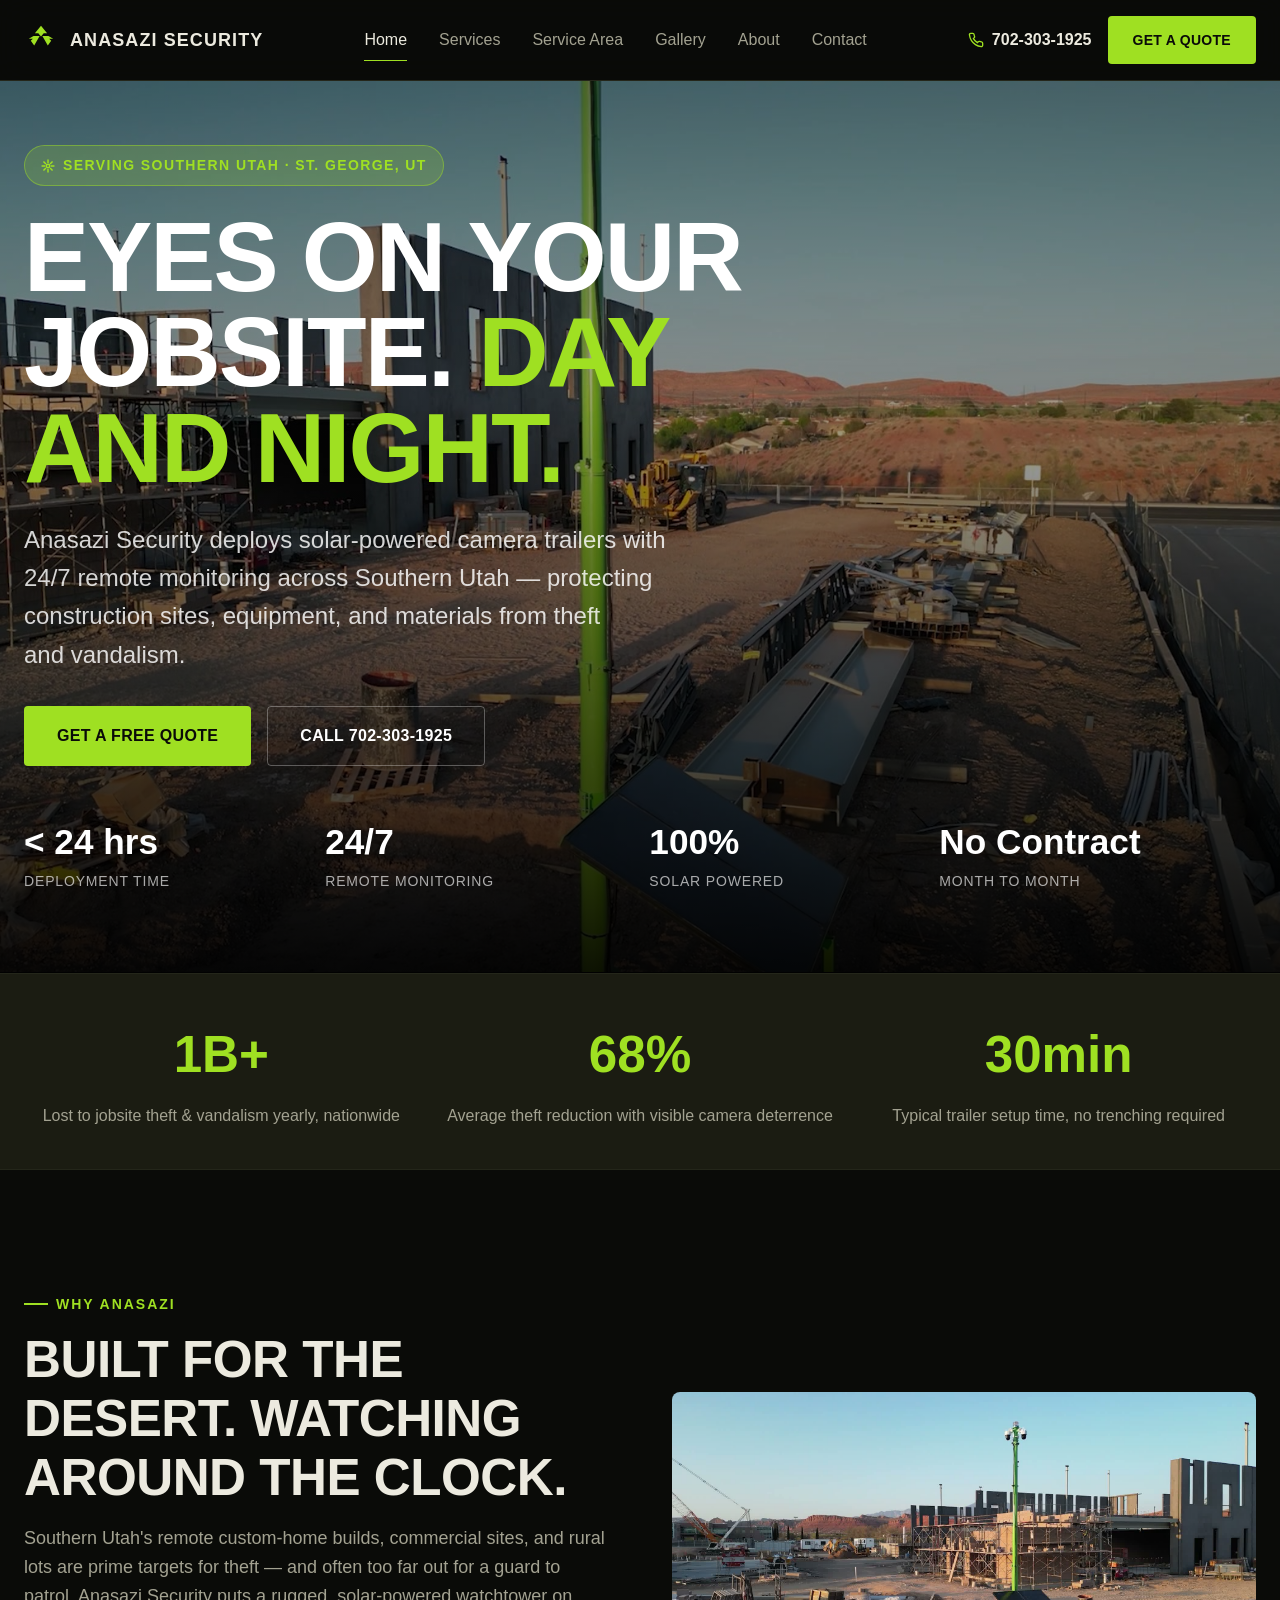
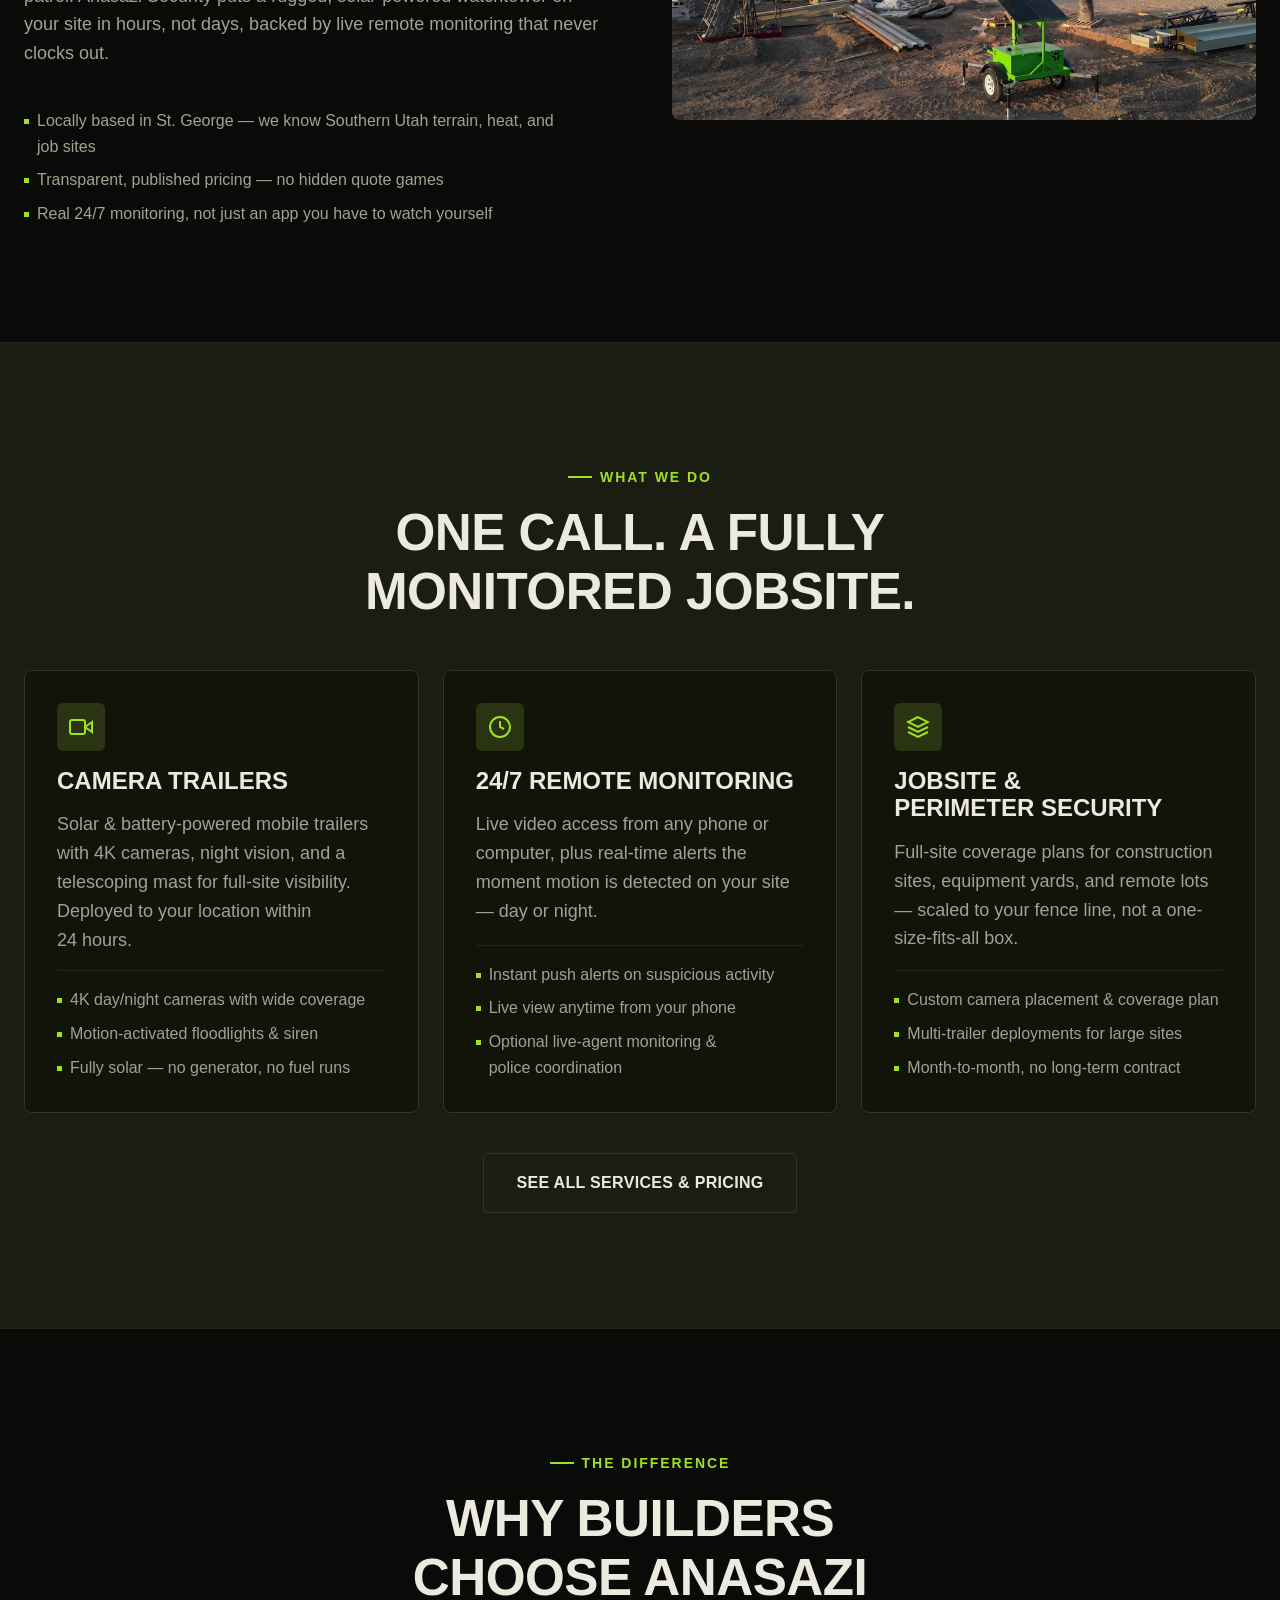
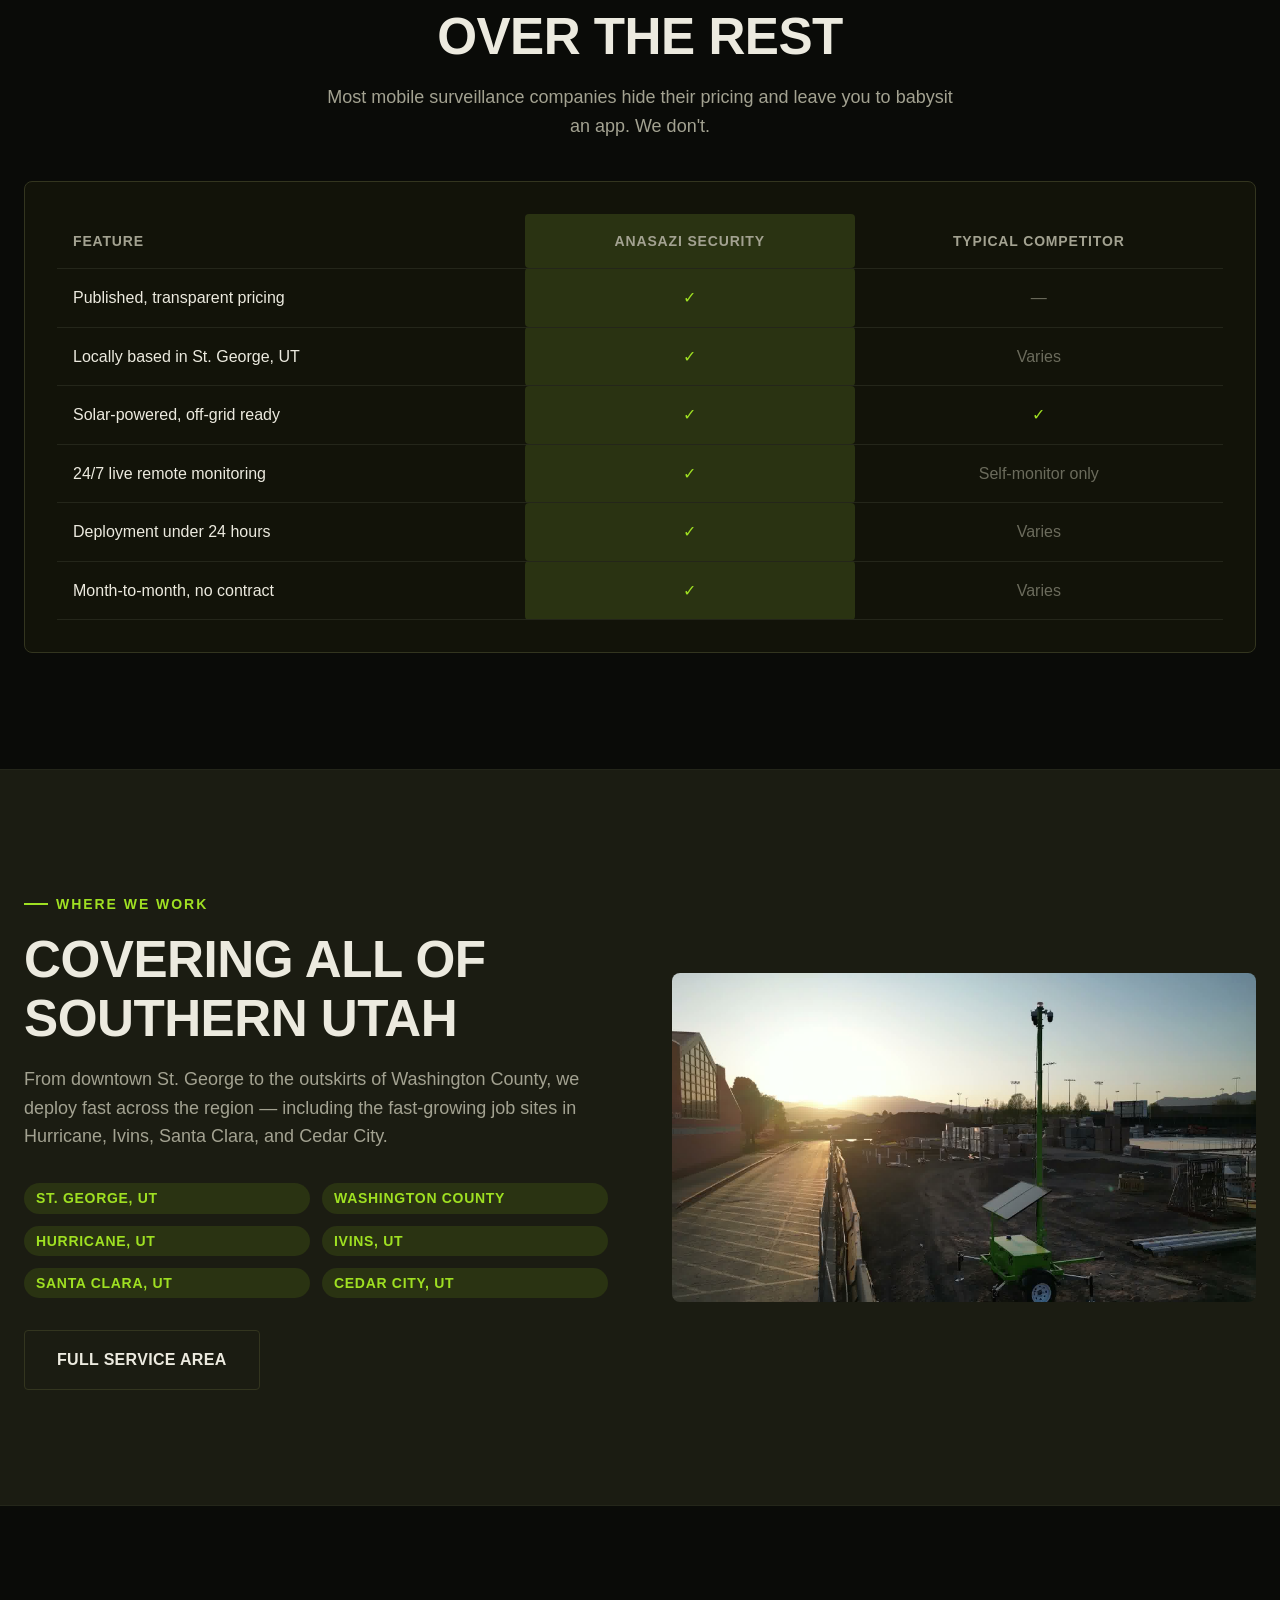
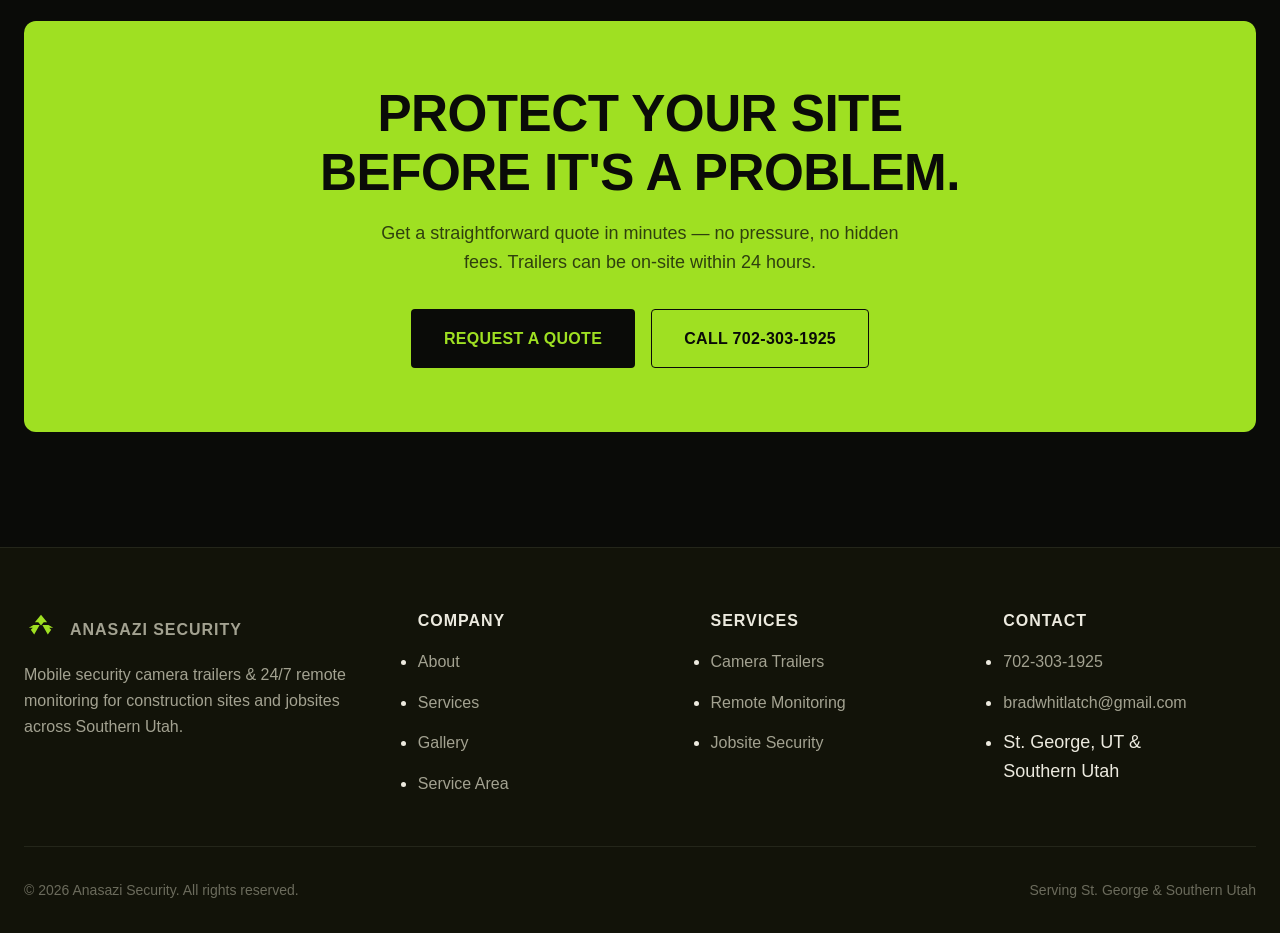
==== index.html @ 66760e97 "Add all core pages: services, service-area, gallery, about, contact + sitemap/robots" ====
<!doctype html>
<html lang="en">
<head>
<meta charset="UTF-8" />
<meta name="viewport" content="width=device-width, initial-scale=1.0" />
<title>Anasazi Security | Mobile Camera Trailers & Remote Monitoring in Southern Utah</title>
<meta name="description" content="Solar-powered mobile security camera trailers and 24/7 remote monitoring for construction sites and jobsites across St. George, Washington County & Southern Utah. Fast deployment, transparent pricing." />
<meta name="keywords" content="construction site security camera rental St George UT, mobile surveillance trailer Utah, solar security camera trailer, jobsite security Southern Utah" />
<link rel="canonical" href="https://anasazisecurity.com/" />

<meta property="og:type" content="website" />
<meta property="og:title" content="Anasazi Security | Mobile Camera Trailers & Remote Monitoring" />
<meta property="og:description" content="Solar-powered camera trailers & 24/7 remote monitoring protecting jobsites across Southern Utah. Fast deployment. Transparent pricing." />
<meta property="og:image" content="./assets/images/hero-poster.jpg" />
<meta property="og:url" content="https://anasazisecurity.com/" />
<meta name="twitter:card" content="summary_large_image" />

<link rel="icon" type="image/jpeg" href="./assets/images/logo-source.jpg" />
<link rel="preconnect" href="https://api.fontshare.com" />
<link rel="stylesheet" href="./base.css" />
<link rel="stylesheet" href="./style.css" />

<script type="application/ld+json">
{
  "@context": "https://schema.org",
  "@type": "LocalBusiness",
  "name": "Anasazi Security",
  "image": "https://anasazisecurity.com/assets/images/hero-poster.jpg",
  "@id": "https://anasazisecurity.com/",
  "description": "Mobile solar-powered security camera trailer rental and 24/7 remote video monitoring for construction sites and jobsites across Southern Utah.",
  "telephone": "+1-702-303-1925",
  "email": "bradwhitlatch@gmail.com",
  "areaServed": ["St. George, UT", "Washington County, UT", "Hurricane, UT", "Ivins, UT", "Santa Clara, UT", "Cedar City, UT", "Southern Utah"],
  "address": {
    "@type": "PostalAddress",
    "addressLocality": "St. George",
    "addressRegion": "UT",
    "addressCountry": "US"
  },
  "url": "https://anasazisecurity.com/",
  "priceRange": "$$",
  "openingHoursSpecification": {
    "@type": "OpeningHoursSpecification",
    "dayOfWeek": ["Monday","Tuesday","Wednesday","Thursday","Friday","Saturday","Sunday"],
    "opens": "00:00",
    "closes": "23:59"
  }
}
</script>
</head>
<body>

<a href="#main" class="sr-only">Skip to content</a>

<header class="header">
  <div class="container header-inner">
    <a href="./index.html" class="brand">
      <svg viewBox="0 0 100 100" fill="none" xmlns="http://www.w3.org/2000/svg" aria-hidden="true">
        <path d="M50 8 L68 30 L58 30 L50 40 L42 30 L32 30 Z" fill="currentColor" style="color: var(--color-primary)"/>
        <path d="M28 38 L46 38 L38 52 L30 66 L20 52 L26 46 L14 46 Z" fill="currentColor" style="color: var(--color-primary)"/>
        <path d="M72 38 L54 38 L62 52 L70 66 L80 52 L74 46 L86 46 Z" fill="currentColor" style="color: var(--color-primary)"/>
      </svg>
      Anasazi Security
    </a>
    <nav class="nav-links" aria-label="Primary">
      <a href="./index.html" aria-current="page">Home</a>
      <a href="./pages/services.html">Services</a>
      <a href="./pages/service-area.html">Service Area</a>
      <a href="./pages/gallery.html">Gallery</a>
      <a href="./pages/about.html">About</a>
      <a href="./pages/contact.html">Contact</a>
    </nav>
    <div class="header-cta">
      <a href="tel:+17023031925" class="phone-link">
        <svg viewBox="0 0 24 24" fill="none" stroke="currentColor" stroke-width="2"><path d="M22 16.92v3a2 2 0 0 1-2.18 2 19.79 19.79 0 0 1-8.63-3.07 19.5 19.5 0 0 1-6-6 19.79 19.79 0 0 1-3.07-8.67A2 2 0 0 1 4.11 2h3a2 2 0 0 1 2 1.72c.127.96.361 1.903.7 2.81a2 2 0 0 1-.45 2.11L8.09 9.91a16 16 0 0 0 6 6l1.27-1.27a2 2 0 0 1 2.11-.45c.907.339 1.85.573 2.81.7A2 2 0 0 1 22 16.92z"/></svg>
        <span>702-303-1925</span>
      </a>
      <a href="./pages/contact.html" class="btn btn--primary btn--sm">Get a Quote</a>
      <button class="nav-toggle" data-nav-toggle aria-label="Open menu">
        <svg viewBox="0 0 24 24" fill="none" stroke="currentColor" stroke-width="2"><line x1="3" y1="12" x2="21" y2="12"/><line x1="3" y1="6" x2="21" y2="6"/><line x1="3" y1="18" x2="21" y2="18"/></svg>
      </button>
    </div>
  </div>
</header>

<div class="mobile-menu" data-mobile-menu>
  <div class="mobile-menu-header">
    <span class="brand">Anasazi Security</span>
    <button class="mobile-menu-close" data-mobile-close aria-label="Close menu">
      <svg viewBox="0 0 24 24" fill="none" stroke="currentColor" stroke-width="2"><line x1="18" y1="6" x2="6" y2="18"/><line x1="6" y1="6" x2="18" y2="18"/></svg>
    </button>
  </div>
  <nav aria-label="Mobile">
    <a href="./index.html">Home</a>
    <a href="./pages/services.html">Services</a>
    <a href="./pages/service-area.html">Service Area</a>
    <a href="./pages/gallery.html">Gallery</a>
    <a href="./pages/about.html">About</a>
    <a href="./pages/contact.html">Contact</a>
    <a href="tel:+17023031925">Call 702-303-1925</a>
  </nav>
</div>

<main id="main">

  <!-- HERO -->
  <section class="hero" style="padding-block:0;">
    <div class="hero-media">
      <video autoplay muted loop playsinline poster="./assets/images/hero-poster.jpg">
        <source src="./assets/video/hero-loop.mp4" type="video/mp4" />
      </video>
    </div>
    <div class="container hero-content">
      <span class="hero-tag">
        <svg viewBox="0 0 24 24" fill="none" stroke="currentColor" stroke-width="2.5"><circle cx="12" cy="12" r="3"/><path d="M12 1v6M12 17v6M4.22 4.22l4.24 4.24M15.54 15.54l4.24 4.24M1 12h6M17 12h6M4.22 19.78l4.24-4.24M15.54 8.46l4.24-4.24"/></svg>
        Serving Southern Utah &middot; St. George, UT
      </span>
      <h1>Eyes on your jobsite. <em>Day and night.</em></h1>
      <p class="hero-sub">Anasazi Security deploys solar-powered camera trailers with 24/7 remote monitoring across Southern Utah — protecting construction sites, equipment, and materials from theft and vandalism.</p>
      <div class="hero-actions">
        <a href="./pages/contact.html" class="btn btn--primary">Get a Free Quote</a>
        <a href="tel:+17023031925" class="btn btn--outline" style="border-color:rgba(255,255,255,.3); color:#fff;">Call 702-303-1925</a>
      </div>
      <div class="hero-stats">
        <div>
          <div class="hero-stat-num">&lt; 24 hrs</div>
          <div class="hero-stat-label">Deployment Time</div>
        </div>
        <div>
          <div class="hero-stat-num">24/7</div>
          <div class="hero-stat-label">Remote Monitoring</div>
        </div>
        <div>
          <div class="hero-stat-num">100%</div>
          <div class="hero-stat-label">Solar Powered</div>
        </div>
        <div>
          <div class="hero-stat-num">No Contract</div>
          <div class="hero-stat-label">Month to Month</div>
        </div>
      </div>
    </div>
  </section>

  <!-- TRUST / STATS BAND -->
  <div class="stats-band">
    <div class="container">
      <div class="grid grid--3" style="padding-block: var(--space-10);">
        <div class="stat-item">
          <div class="stat-num"><span data-count="1" data-suffix="B+">0</span></div>
          <div class="stat-label">Lost to jobsite theft &amp; vandalism yearly, nationwide</div>
        </div>
        <div class="stat-item">
          <div class="stat-num"><span data-count="69" data-suffix="%">0</span></div>
          <div class="stat-label">Average theft reduction with visible camera deterrence</div>
        </div>
        <div class="stat-item">
          <div class="stat-num"><span data-count="30" data-suffix="min">0</span></div>
          <div class="stat-label">Typical trailer setup time, no trenching required</div>
        </div>
      </div>
    </div>
  </div>

  <!-- INTRO / WHY -->
  <section>
    <div class="container">
      <div class="grid grid--2" style="align-items:center; gap: var(--space-16);">
        <div class="reveal">
          <span class="section-eyebrow">Why Anasazi</span>
          <h2>Built for the desert. Watching around the clock.</h2>
          <p class="max-w-prose">Southern Utah's remote custom-home builds, commercial sites, and rural lots are prime targets for theft — and often too far out for a guard to patrol. Anasazi Security puts a rugged, solar-powered watchtower on your site in hours, not days, backed by live remote monitoring that never clocks out.</p>
          <ul class="service-list" style="border:none; margin-top: var(--space-6);">
            <li>Locally based in St. George — we know Southern Utah terrain, heat, and job sites</li>
            <li>Transparent, published pricing — no hidden quote games</li>
            <li>Real 24/7 monitoring, not just an app you have to watch yourself</li>
          </ul>
        </div>
        <div class="reveal">
          <img src="./assets/images/gallery-03.jpg" alt="Anasazi Security solar camera trailer deployed at a St. George construction site at golden hour" style="border-radius: var(--radius-lg);" loading="lazy" width="800" height="533" />
        </div>
      </div>
    </div>
  </section>

  <!-- SERVICES -->
  <section style="background: var(--color-surface-offset); border-block: 1px solid var(--color-divider);">
    <div class="container">
      <div class="text-center" style="max-width: 640px; margin-inline:auto; margin-bottom: var(--space-12);">
        <span class="section-eyebrow" style="justify-content:center;">What We Do</span>
        <h2>One call. A fully monitored jobsite.</h2>
      </div>
      <div class="grid grid--3">
        <div class="service-card reveal">
          <div class="service-icon">
            <svg viewBox="0 0 24 24" fill="none" stroke="currentColor" stroke-width="2"><path d="M23 7l-7 5 7 5V7z"/><rect x="1" y="5" width="15" height="14" rx="2"/></svg>
          </div>
          <h3>Camera Trailers</h3>
          <p>Solar &amp; battery-powered mobile trailers with 4K cameras, night vision, and a telescoping mast for full-site visibility. Deployed to your location within 24 hours.</p>
          <ul class="service-list">
            <li>4K day/night cameras with wide coverage</li>
            <li>Motion-activated floodlights &amp; siren</li>
            <li>Fully solar — no generator, no fuel runs</li>
          </ul>
        </div>
        <div class="service-card reveal">
          <div class="service-icon">
            <svg viewBox="0 0 24 24" fill="none" stroke="currentColor" stroke-width="2"><circle cx="12" cy="12" r="10"/><path d="M12 6v6l4 2"/></svg>
          </div>
          <h3>24/7 Remote Monitoring</h3>
          <p>Live video access from any phone or computer, plus real-time alerts the moment motion is detected on your site — day or night.</p>
          <ul class="service-list">
            <li>Instant push alerts on suspicious activity</li>
            <li>Live view anytime from your phone</li>
            <li>Optional live-agent monitoring &amp; police coordination</li>
          </ul>
        </div>
        <div class="service-card reveal">
          <div class="service-icon">
            <svg viewBox="0 0 24 24" fill="none" stroke="currentColor" stroke-width="2"><path d="M12 2L2 7l10 5 10-5-10-5z"/><path d="M2 17l10 5 10-5"/><path d="M2 12l10 5 10-5"/></svg>
          </div>
          <h3>Jobsite &amp; Perimeter Security</h3>
          <p>Full-site coverage plans for construction sites, equipment yards, and remote lots — scaled to your fence line, not a one-size-fits-all box.</p>
          <ul class="service-list">
            <li>Custom camera placement &amp; coverage plan</li>
            <li>Multi-trailer deployments for large sites</li>
            <li>Month-to-month, no long-term contract</li>
          </ul>
        </div>
      </div>
      <div class="text-center" style="margin-top: var(--space-10);">
        <a href="./pages/services.html" class="btn btn--outline">See All Services &amp; Pricing</a>
      </div>
    </div>
  </section>

  <!-- COMPARISON -->
  <section>
    <div class="container">
      <div class="text-center" style="max-width: 640px; margin-inline:auto; margin-bottom: var(--space-10);">
        <span class="section-eyebrow" style="justify-content:center;">The Difference</span>
        <h2>Why builders choose Anasazi over the rest</h2>
        <p>Most mobile surveillance companies hide their pricing and leave you to babysit an app. We don't.</p>
      </div>
      <div class="card compare-scroll">
        <table class="compare-table">
          <thead>
            <tr>
              <th>Feature</th>
              <th class="col-us">Anasazi Security</th>
              <th>Typical Competitor</th>
            </tr>
          </thead>
          <tbody>
            <tr>
              <td>Published, transparent pricing</td>
              <td class="col-us"><span class="check">&#10003;</span></td>
              <td><span class="cross">&#8212;</span></td>
            </tr>
            <tr>
              <td>Locally based in St. George, UT</td>
              <td class="col-us"><span class="check">&#10003;</span></td>
              <td><span class="cross">Varies</span></td>
            </tr>
            <tr>
              <td>Solar-powered, off-grid ready</td>
              <td class="col-us"><span class="check">&#10003;</span></td>
              <td><span class="check">&#10003;</span></td>
            </tr>
            <tr>
              <td>24/7 live remote monitoring</td>
              <td class="col-us"><span class="check">&#10003;</span></td>
              <td><span class="cross">Self-monitor only</span></td>
            </tr>
            <tr>
              <td>Deployment under 24 hours</td>
              <td class="col-us"><span class="check">&#10003;</span></td>
              <td><span class="cross">Varies</span></td>
            </tr>
            <tr>
              <td>Month-to-month, no contract</td>
              <td class="col-us"><span class="check">&#10003;</span></td>
              <td><span class="cross">Varies</span></td>
            </tr>
          </tbody>
        </table>
      </div>
    </div>
  </section>

  <!-- SERVICE AREA -->
  <section style="background: var(--color-surface-offset); border-block: 1px solid var(--color-divider);">
    <div class="container">
      <div class="grid grid--2" style="align-items:center; gap: var(--space-16);">
        <div class="reveal">
          <span class="section-eyebrow">Where We Work</span>
          <h2>Covering all of Southern Utah</h2>
          <p class="max-w-prose">From downtown St. George to the outskirts of Washington County, we deploy fast across the region — including the fast-growing job sites in Hurricane, Ivins, Santa Clara, and Cedar City.</p>
          <div class="grid grid--2" style="margin-top: var(--space-8); gap: var(--space-3);">
            <span class="badge">St. George, UT</span>
            <span class="badge">Washington County</span>
            <span class="badge">Hurricane, UT</span>
            <span class="badge">Ivins, UT</span>
            <span class="badge">Santa Clara, UT</span>
            <span class="badge">Cedar City, UT</span>
          </div>
          <a href="./pages/service-area.html" class="btn btn--outline" style="margin-top: var(--space-8);">Full Service Area</a>
        </div>
        <div class="reveal">
          <img src="./assets/images/gallery-05.jpg" alt="Camera trailer overlooking a jobsite near St. George red rock terrain at sunset" style="border-radius: var(--radius-lg);" loading="lazy" width="800" height="533" />
        </div>
      </div>
    </div>
  </section>

  <!-- CTA -->
  <section>
    <div class="container">
      <div class="cta-band">
        <h2>Protect your site before it's a problem.</h2>
        <p>Get a straightforward quote in minutes — no pressure, no hidden fees. Trailers can be on-site within 24 hours.</p>
        <div class="flex" style="justify-content:center; flex-wrap:wrap; gap: var(--space-4);">
          <a href="./pages/contact.html" class="btn btn--primary">Request a Quote</a>
          <a href="tel:+17023031925" class="btn btn--outline">Call 702-303-1925</a>
        </div>
      </div>
    </div>
  </section>

</main>

<footer class="footer">
  <div class="container">
    <div class="footer-grid">
      <div>
        <a href="./index.html" class="brand" style="margin-bottom: var(--space-4); display:flex;">
          <svg viewBox="0 0 100 100" fill="none" xmlns="http://www.w3.org/2000/svg" aria-hidden="true">
            <path d="M50 8 L68 30 L58 30 L50 40 L42 30 L32 30 Z" fill="currentColor" style="color: var(--color-primary)"/>
            <path d="M28 38 L46 38 L38 52 L30 66 L20 52 L26 46 L14 46 Z" fill="currentColor" style="color: var(--color-primary)"/>
            <path d="M72 38 L54 38 L62 52 L70 66 L80 52 L74 46 L86 46 Z" fill="currentColor" style="color: var(--color-primary)"/>
          </svg>
          Anasazi Security
        </a>
        <p>Mobile security camera trailers &amp; 24/7 remote monitoring for construction sites and jobsites across Southern Utah.</p>
      </div>
      <div>
        <h4>Company</h4>
        <ul>
          <li><a href="./pages/about.html">About</a></li>
          <li><a href="./pages/services.html">Services</a></li>
          <li><a href="./pages/gallery.html">Gallery</a></li>
          <li><a href="./pages/service-area.html">Service Area</a></li>
        </ul>
      </div>
      <div>
        <h4>Services</h4>
        <ul>
          <li><a href="./pages/services.html">Camera Trailers</a></li>
          <li><a href="./pages/services.html">Remote Monitoring</a></li>
          <li><a href="./pages/services.html">Jobsite Security</a></li>
        </ul>
      </div>
      <div>
        <h4>Contact</h4>
        <ul>
          <li><a href="tel:+17023031925">702-303-1925</a></li>
          <li><a href="mailto:bradwhitlatch@gmail.com">bradwhitlatch@gmail.com</a></li>
          <li>St. George, UT &amp; Southern Utah</li>
        </ul>
      </div>
    </div>
    <div class="footer-bottom">
      <span>&copy; 2026 Anasazi Security. All rights reserved.</span>
      <span>Serving St. George &amp; Southern Utah</span>
    </div>
  </div>
</footer>

<script src="./app.js"></script>
</body>
</html>
---- base.css ----
/* base.css — mandatory reset & base styles */
*,
*::before,
*::after {
  box-sizing: border-box;
  margin: 0;
  padding: 0;
}

html {
  -moz-text-size-adjust: none;
  -webkit-text-size-adjust: none;
  text-size-adjust: none;
  -webkit-font-smoothing: antialiased;
  -moz-osx-font-smoothing: grayscale;
  text-rendering: optimizeLegibility;
  scroll-behavior: smooth;
  hanging-punctuation: first last;
  scroll-padding-top: var(--space-16);
}

body {
  min-height: 100dvh;
  line-height: 1.6;
  font-family: var(--font-body, sans-serif);
  font-size: var(--text-base);
  color: var(--color-text);
  background-color: var(--color-bg);
}

img,
picture,
video,
canvas,
svg {
  display: block;
  max-width: 100%;
  height: auto;
}
ul[role='list'],
ol[role='list'] {
  list-style: none;
}
input,
button,
textarea,
select {
  font: inherit;
  color: inherit;
}

h1,
h2,
h3,
h4,
h5,
h6 {
  text-wrap: balance;
  line-height: 1.15;
}
p,
li,
figcaption {
  text-wrap: pretty;
  max-width: 72ch;
}

::selection {
  background: oklch(from var(--color-primary) l c h / 0.25);
  color: var(--color-text);
}

:focus-visible {
  outline: 2px solid var(--color-primary);
  outline-offset: 3px;
  border-radius: var(--radius-sm);
}

@media (prefers-reduced-motion: reduce) {
  *,
  *::before,
  *::after {
    animation-duration: 0.01ms !important;
    animation-iteration-count: 1 !important;
    transition-duration: 0.01ms !important;
    scroll-behavior: auto !important;
  }
}

button {
  cursor: pointer;
  background: none;
  border: none;
}
table {
  border-collapse: collapse;
  width: 100%;
}

a,
button,
[role='button'],
[role='link'],
input,
textarea,
select {
  transition:
    color var(--transition-interactive),
    background var(--transition-interactive),
    border-color var(--transition-interactive),
    box-shadow var(--transition-interactive);
}

.sr-only {
  position: absolute;
  width: 1px;
  height: 1px;
  padding: 0;
  margin: -1px;
  overflow: hidden;
  clip: rect(0, 0, 0, 0);
  white-space: nowrap;
  border-width: 0;
}
---- style.css ----
/* style.css — Anasazi Security design tokens + components */

/* ============ FONTS ============ */
@import url('https://api.fontshare.com/v2/css?f[]=general-sans@400,500,600,700&f[]=cabinet-grotesk@700,800&display=swap');

/* ============ TYPE SCALE ============ */
:root {
  --text-xs: clamp(0.75rem, 0.7rem + 0.25vw, 0.875rem);
  --text-sm: clamp(0.875rem, 0.8rem + 0.35vw, 1rem);
  --text-base: clamp(1rem, 0.95rem + 0.25vw, 1.125rem);
  --text-lg: clamp(1.125rem, 1rem + 0.75vw, 1.5rem);
  --text-xl: clamp(1.5rem, 1.2rem + 1.25vw, 2.25rem);
  --text-2xl: clamp(2rem, 1.2rem + 2.5vw, 3.5rem);
  --text-3xl: clamp(2.5rem, 1rem + 4vw, 5rem);
  --text-hero: clamp(2.75rem, 0.5rem + 7vw, 7.5rem);

  /* Spacing (4px system) */
  --space-1: 0.25rem;
  --space-2: 0.5rem;
  --space-3: 0.75rem;
  --space-4: 1rem;
  --space-5: 1.25rem;
  --space-6: 1.5rem;
  --space-8: 2rem;
  --space-10: 2.5rem;
  --space-12: 3rem;
  --space-16: 4rem;
  --space-20: 5rem;
  --space-24: 6rem;
  --space-32: 8rem;

  --radius-sm: 0.25rem;
  --radius-md: 0.375rem;
  --radius-lg: 0.5rem;
  --radius-xl: 0.75rem;
  --radius-full: 9999px;

  --transition-interactive: 180ms cubic-bezier(0.16, 1, 0.3, 1);

  --content-narrow: 640px;
  --content-default: 1000px;
  --content-wide: 1280px;
  --content-full: 100%;

  --font-display: 'Cabinet Grotesk', 'General Sans', sans-serif;
  --font-body: 'General Sans', 'Helvetica Neue', sans-serif;
}

/* ============ COLOR — Anasazi: tactical black + desert-lime accent ============ */
:root,
[data-theme='light'] {
  /* Surfaces — warm off-white, desert stone */
  --color-bg: #f4f2ee;
  --color-surface: #ffffff;
  --color-surface-2: #fbfaf7;
  --color-surface-offset: #ece9e2;
  --color-surface-offset-2: #e2ded4;
  --color-surface-dynamic: #d8d3c6;
  --color-divider: #dcd7cc;
  --color-border: #cbc5b6;

  --color-text: #16180f;
  --color-text-muted: #55584a;
  --color-text-faint: #9a9884;
  --color-text-inverse: #f7f6f0;

  /* Primary accent — lime green from the trailer/logo */
  --color-primary: #4d7a1f;
  --color-primary-hover: #3a5c17;
  --color-primary-active: #2c4611;
  --color-primary-highlight: #dde6cc;

  --color-warning: #964219;
  --color-warning-hover: #713417;
  --color-warning-highlight: #ddcfc6;

  --color-error: #a12c2c;
  --color-error-hover: #7d1e1e;
  --color-error-highlight: #e0cece;

  --color-success: #437a22;
  --color-success-highlight: #d4dfcc;

  --shadow-sm: 0 1px 2px oklch(0.2 0.01 100 / 0.08);
  --shadow-md: 0 4px 16px oklch(0.2 0.01 100 / 0.12);
  --shadow-lg: 0 16px 40px oklch(0.2 0.01 100 / 0.18);
}

/* DARK MODE — the primary/default Anasazi look: black, tactical, lime accent */
[data-theme='dark'] {
  --color-bg: #0a0b08;
  --color-surface: #121309;
  --color-surface-2: #16170f;
  --color-surface-offset: #1b1c12;
  --color-surface-offset-2: #212216;
  --color-surface-dynamic: #2a2c1c;
  --color-divider: #24261a;
  --color-border: #33351f;

  --color-text: #eceadf;
  --color-text-muted: #a3a291;
  --color-text-faint: #6b6b5c;
  --color-text-inverse: #14150c;

  --color-primary: #9fe022;
  --color-primary-hover: #b6ec4c;
  --color-primary-active: #c7f470;
  --color-primary-highlight: #2a3312;

  --color-warning: #e8934f;
  --color-warning-hover: #f0ab76;
  --color-warning-highlight: #3a2a1a;

  --color-error: #e0625f;
  --color-error-hover: #e88785;
  --color-error-highlight: #3a1f1e;

  --color-success: #8fce4a;
  --color-success-highlight: #23301a;

  --shadow-sm: 0 1px 2px oklch(0 0 0 / 0.4);
  --shadow-md: 0 8px 24px oklch(0 0 0 / 0.5);
  --shadow-lg: 0 24px 60px oklch(0 0 0 / 0.6);
}

@media (prefers-color-scheme: dark) {
  :root:not([data-theme]) {
    --color-bg: #0a0b08;
    --color-surface: #121309;
    --color-surface-2: #16170f;
    --color-surface-offset: #1b1c12;
    --color-surface-offset-2: #212216;
    --color-surface-dynamic: #2a2c1c;
    --color-divider: #24261a;
    --color-border: #33351f;
    --color-text: #eceadf;
    --color-text-muted: #a3a291;
    --color-text-faint: #6b6b5c;
    --color-text-inverse: #14150c;
    --color-primary: #9fe022;
    --color-primary-hover: #b6ec4c;
    --color-primary-active: #c7f470;
    --color-primary-highlight: #2a3312;
    --color-warning: #e8934f;
    --color-success: #8fce4a;
    --shadow-sm: 0 1px 2px oklch(0 0 0 / 0.4);
    --shadow-md: 0 8px 24px oklch(0 0 0 / 0.5);
    --shadow-lg: 0 24px 60px oklch(0 0 0 / 0.6);
  }
}

/* Default the site to dark theme (tactical brand look) unless user toggles */
html:not([data-theme='light']) {
  color-scheme: dark;
}

/* ============ LAYOUT PRIMITIVES ============ */
.container {
  width: 100%;
  max-width: var(--content-wide);
  margin-inline: auto;
  padding-inline: var(--space-6);
}
.container--default {
  max-width: var(--content-default);
}
.container--narrow {
  max-width: var(--content-narrow);
}

section {
  padding-block: clamp(var(--space-16), 9vw, var(--space-32));
}

.section-eyebrow {
  display: inline-flex;
  align-items: center;
  gap: var(--space-2);
  font-family: var(--font-body);
  font-size: var(--text-xs);
  font-weight: 600;
  letter-spacing: 0.14em;
  text-transform: uppercase;
  color: var(--color-primary);
  margin-bottom: var(--space-4);
}
.section-eyebrow::before {
  content: '';
  width: 24px;
  height: 2px;
  background: var(--color-primary);
}

h1,
.h1 {
  font-family: var(--font-display);
  font-weight: 800;
  letter-spacing: -0.02em;
  text-transform: uppercase;
}
h2,
.h2 {
  font-family: var(--font-display);
  font-weight: 700;
  letter-spacing: -0.01em;
  font-size: var(--text-2xl);
  text-transform: uppercase;
  margin-bottom: var(--space-4);
}
h3,
.h3 {
  font-family: var(--font-display);
  font-weight: 700;
  font-size: var(--text-lg);
}
p {
  color: var(--color-text-muted);
}
a {
  color: inherit;
  text-decoration: none;
}

/* ============ BUTTONS ============ */
.btn {
  display: inline-flex;
  align-items: center;
  justify-content: center;
  gap: var(--space-2);
  font-family: var(--font-body);
  font-weight: 600;
  font-size: var(--text-sm);
  letter-spacing: 0.02em;
  text-transform: uppercase;
  padding: var(--space-4) var(--space-8);
  border-radius: var(--radius-sm);
  border: 1.5px solid transparent;
  white-space: nowrap;
  min-height: 44px;
}
.btn--primary {
  background: var(--color-primary);
  color: #0a0b08;
}
.btn--primary:hover {
  background: var(--color-primary-hover);
}
.btn--outline {
  border-color: var(--color-border);
  color: var(--color-text);
  background: transparent;
}
.btn--outline:hover {
  border-color: var(--color-primary);
  color: var(--color-primary);
}
.btn--sm {
  padding: var(--space-3) var(--space-6);
  font-size: var(--text-xs);
}

/* ============ HEADER / NAV ============ */
.header {
  position: sticky;
  top: 0;
  z-index: 100;
  background: color-mix(in oklab, var(--color-bg) 88%, transparent);
  backdrop-filter: blur(14px);
  border-bottom: 1px solid var(--color-divider);
  transition:
    transform 0.3s cubic-bezier(0.16, 1, 0.3, 1),
    box-shadow 0.3s cubic-bezier(0.16, 1, 0.3, 1);
}
.header--hidden {
  transform: translateY(-100%);
}
.header-inner {
  display: flex;
  align-items: center;
  justify-content: space-between;
  padding-block: var(--space-4);
}
.brand {
  display: flex;
  align-items: center;
  gap: var(--space-3);
  font-family: var(--font-display);
  font-weight: 700;
  font-size: var(--text-base);
  letter-spacing: 0.06em;
  text-transform: uppercase;
}
.brand svg {
  width: 34px;
  height: 34px;
  flex-shrink: 0;
}
.nav-links {
  display: flex;
  align-items: center;
  gap: var(--space-8);
}
.nav-links a {
  font-size: var(--text-sm);
  font-weight: 500;
  color: var(--color-text-muted);
  padding-block: var(--space-2);
  border-bottom: 1.5px solid transparent;
}
.nav-links a:hover,
.nav-links a[aria-current='page'] {
  color: var(--color-text);
  border-color: var(--color-primary);
}
.header-cta {
  display: flex;
  align-items: center;
  gap: var(--space-4);
}
.phone-link {
  display: flex;
  align-items: center;
  gap: var(--space-2);
  font-size: var(--text-sm);
  font-weight: 600;
  color: var(--color-text);
}
.phone-link svg {
  width: 16px;
  height: 16px;
  color: var(--color-primary);
}
.nav-toggle {
  display: none;
  width: 44px;
  height: 44px;
  align-items: center;
  justify-content: center;
}
.nav-toggle svg {
  width: 24px;
  height: 24px;
}

@media (max-width: 900px) {
  .nav-links {
    display: none;
  }
  .phone-link span {
    display: none;
  }
  .nav-toggle {
    display: flex;
  }
}

/* Mobile menu */
.mobile-menu {
  position: fixed;
  inset: 0;
  z-index: 200;
  background: var(--color-bg);
  display: flex;
  flex-direction: column;
  padding: var(--space-6);
  transform: translateX(100%);
  transition: transform 0.35s cubic-bezier(0.16, 1, 0.3, 1);
}
.mobile-menu.is-open {
  transform: translateX(0);
}
.mobile-menu-header {
  display: flex;
  justify-content: space-between;
  align-items: center;
  margin-bottom: var(--space-12);
}
.mobile-menu a {
  font-family: var(--font-display);
  font-size: var(--text-xl);
  text-transform: uppercase;
  padding-block: var(--space-4);
  border-bottom: 1px solid var(--color-divider);
}
.mobile-menu-close {
  width: 44px;
  height: 44px;
  display: flex;
  align-items: center;
  justify-content: center;
}

/* ============ HERO ============ */
.hero {
  position: relative;
  min-height: 92vh;
  display: flex;
  align-items: flex-end;
  overflow: hidden;
  padding-top: var(--space-20);
}
.hero-media {
  position: absolute;
  inset: 0;
  z-index: 0;
}
.hero-media video,
.hero-media img {
  width: 100%;
  height: 100%;
  object-fit: cover;
}
.hero-media::after {
  content: '';
  position: absolute;
  inset: 0;
  background: linear-gradient(
    180deg,
    oklch(0 0 0 / 0.55) 0%,
    oklch(0 0 0 / 0.35) 35%,
    oklch(0 0 0 / 0.75) 85%,
    oklch(0 0 0 / 0.92) 100%
  );
}
.hero-content {
  position: relative;
  z-index: 1;
  width: 100%;
  padding-block: var(--space-16) var(--space-20);
}
.hero-tag {
  display: inline-flex;
  align-items: center;
  gap: var(--space-2);
  background: color-mix(in oklab, var(--color-primary) 18%, transparent);
  border: 1px solid color-mix(in oklab, var(--color-primary) 45%, transparent);
  color: var(--color-primary);
  font-size: var(--text-xs);
  font-weight: 600;
  letter-spacing: 0.1em;
  text-transform: uppercase;
  padding: var(--space-2) var(--space-4);
  border-radius: var(--radius-full);
  margin-bottom: var(--space-6);
}
.hero-tag svg {
  width: 14px;
  height: 14px;
}
.hero h1 {
  font-size: var(--text-hero);
  line-height: 0.98;
  color: #fff;
  max-width: 16ch;
  margin-bottom: var(--space-6);
}
.hero h1 em {
  font-style: normal;
  color: var(--color-primary);
}
.hero-sub {
  font-size: var(--text-lg);
  color: color-mix(in oklab, white 82%, transparent);
  max-width: 52ch;
  margin-bottom: var(--space-8);
}
.hero-actions {
  display: flex;
  flex-wrap: wrap;
  gap: var(--space-4);
  margin-bottom: var(--space-12);
}
.hero-stats {
  display: grid;
  grid-template-columns: repeat(4, auto);
  gap: var(--space-10);
}
.hero-stat-num {
  font-family: var(--font-display);
  font-size: var(--text-xl);
  color: #fff;
  font-weight: 800;
}
.hero-stat-label {
  font-size: var(--text-xs);
  color: color-mix(in oklab, white 65%, transparent);
  text-transform: uppercase;
  letter-spacing: 0.06em;
}
@media (max-width: 700px) {
  .hero-stats {
    grid-template-columns: repeat(2, auto);
    row-gap: var(--space-6);
  }
}

/* ============ CARDS ============ */
.card {
  background: var(--color-surface);
  border: 1px solid var(--color-border);
  border-radius: var(--radius-lg);
  padding: var(--space-8);
}
.grid {
  display: grid;
  gap: var(--space-6);
}
.grid--3 {
  grid-template-columns: repeat(3, 1fr);
}
.grid--2 {
  grid-template-columns: repeat(2, 1fr);
}
.grid--4 {
  grid-template-columns: repeat(4, 1fr);
}
@media (max-width: 1000px) {
  .grid--4 {
    grid-template-columns: repeat(2, 1fr);
  }
  .grid--3 {
    grid-template-columns: repeat(2, 1fr);
  }
}
@media (max-width: 640px) {
  .grid--4,
  .grid--3,
  .grid--2 {
    grid-template-columns: 1fr;
  }
}

.service-card {
  background: var(--color-surface);
  border: 1px solid var(--color-border);
  border-radius: var(--radius-lg);
  padding: var(--space-8);
  display: flex;
  flex-direction: column;
  gap: var(--space-4);
  transition:
    border-color var(--transition-interactive),
    transform var(--transition-interactive);
}
.service-card:hover {
  border-color: var(--color-primary);
  transform: translateY(-4px);
}
.service-icon {
  width: 48px;
  height: 48px;
  display: flex;
  align-items: center;
  justify-content: center;
  background: var(--color-primary-highlight);
  border-radius: var(--radius-md);
  color: var(--color-primary);
}
.service-icon svg {
  width: 24px;
  height: 24px;
}
.service-card h3 {
  text-transform: uppercase;
}
.service-list {
  margin-top: auto;
  display: flex;
  flex-direction: column;
  gap: var(--space-2);
  padding-top: var(--space-4);
  border-top: 1px solid var(--color-divider);
}
.service-list li {
  display: flex;
  align-items: baseline;
  gap: var(--space-2);
  font-size: var(--text-sm);
  color: var(--color-text-muted);
}
.service-list li::before {
  content: '';
  width: 5px;
  height: 5px;
  background: var(--color-primary);
  flex-shrink: 0;
  transform: translateY(-2px);
}

/* ============ BADGES / COMPARISON ============ */
.badge {
  display: inline-flex;
  align-items: center;
  gap: var(--space-1);
  font-size: var(--text-xs);
  font-weight: 600;
  text-transform: uppercase;
  letter-spacing: 0.05em;
  padding: var(--space-1) var(--space-3);
  border-radius: var(--radius-full);
  background: var(--color-primary-highlight);
  color: var(--color-primary);
}

.compare-table {
  width: 100%;
  border-collapse: collapse;
  font-size: var(--text-sm);
}
.compare-table th,
.compare-table td {
  padding: var(--space-4);
  text-align: left;
  border-bottom: 1px solid var(--color-divider);
}
.compare-table thead th {
  font-family: var(--font-display);
  text-transform: uppercase;
  font-size: var(--text-xs);
  letter-spacing: 0.06em;
  color: var(--color-text-muted);
}
.compare-table td:not(:first-child),
.compare-table th:not(:first-child) {
  text-align: center;
}
.compare-table .col-us {
  background: var(--color-primary-highlight);
  border-radius: var(--radius-sm);
}
.check {
  color: var(--color-primary);
}
.cross {
  color: var(--color-text-faint);
}
.compare-scroll {
  overflow-x: auto;
  -webkit-overflow-scrolling: touch;
}

/* ============ STATS BAND ============ */
.stats-band {
  background: var(--color-surface-offset);
  border-top: 1px solid var(--color-divider);
  border-bottom: 1px solid var(--color-divider);
}
.stat-item {
  text-align: center;
}
.stat-num {
  font-family: var(--font-display);
  font-size: var(--text-2xl);
  color: var(--color-primary);
  font-weight: 800;
}
.stat-label {
  font-size: var(--text-sm);
  color: var(--color-text-muted);
  margin-top: var(--space-2);
}

/* ============ PROCESS STEPS ============ */
.process-step {
  display: flex;
  gap: var(--space-6);
  padding-block: var(--space-8);
  border-top: 1px solid var(--color-divider);
}
.process-step:last-child {
  border-bottom: 1px solid var(--color-divider);
}
.process-num {
  font-family: var(--font-display);
  font-size: var(--text-xl);
  color: var(--color-primary);
  flex-shrink: 0;
  width: 3ch;
}

/* ============ TESTIMONIAL / QUOTE ============ */
.quote-card {
  background: var(--color-surface-offset);
  border-left: 3px solid var(--color-primary);
  padding: var(--space-8);
  border-radius: var(--radius-md);
}
.quote-card p {
  font-family: var(--font-display);
  font-size: var(--text-lg);
  color: var(--color-text);
  font-weight: 500;
  text-transform: none;
  margin-bottom: var(--space-4);
}
.quote-attr {
  font-size: var(--text-sm);
  color: var(--color-text-muted);
}

/* ============ GALLERY ============ */
.gallery-grid {
  display: grid;
  grid-template-columns: repeat(4, 1fr);
  grid-auto-rows: 220px;
  gap: var(--space-3);
}
.gallery-grid img,
.gallery-grid video {
  width: 100%;
  height: 100%;
  object-fit: cover;
  border-radius: var(--radius-md);
}
.gallery-grid .span-2 {
  grid-column: span 2;
}
.gallery-grid .row-2 {
  grid-row: span 2;
}
@media (max-width: 900px) {
  .gallery-grid {
    grid-template-columns: repeat(2, 1fr);
    grid-auto-rows: 160px;
  }
}

/* ============ CTA BAND ============ */
.cta-band {
  background: var(--color-primary);
  color: #0a0b08;
  border-radius: var(--radius-xl);
  padding: clamp(var(--space-10), 6vw, var(--space-16));
  text-align: center;
}
.cta-band h2 {
  color: #0a0b08;
}
.cta-band p {
  color: color-mix(in oklab, #0a0b08 75%, transparent);
  max-width: 56ch;
  margin-inline: auto;
  margin-bottom: var(--space-8);
}
.cta-band .btn--primary {
  background: #0a0b08;
  color: var(--color-primary);
}
.cta-band .btn--primary:hover {
  background: #1c1e10;
}
.cta-band .btn--outline {
  border-color: #0a0b08;
  color: #0a0b08;
}

/* ============ FORM ============ */
.form-field {
  display: flex;
  flex-direction: column;
  gap: var(--space-2);
  margin-bottom: var(--space-5);
}
.form-field label {
  font-size: var(--text-sm);
  font-weight: 600;
}
.form-field input,
.form-field select,
.form-field textarea {
  background: var(--color-surface-offset);
  border: 1px solid var(--color-border);
  border-radius: var(--radius-sm);
  padding: var(--space-4);
  font-size: var(--text-base);
  min-height: 44px;
}
.form-field textarea {
  min-height: 120px;
  resize: vertical;
}
.form-field input:focus,
.form-field select:focus,
.form-field textarea:focus {
  outline: none;
  border-color: var(--color-primary);
}

/* ============ FOOTER ============ */
.footer {
  background: var(--color-surface);
  border-top: 1px solid var(--color-divider);
  padding-block: var(--space-16) var(--space-8);
}
.footer-grid {
  display: grid;
  grid-template-columns: 1.4fr 1fr 1fr 1fr;
  gap: var(--space-10);
  margin-bottom: var(--space-12);
}
.footer h4 {
  font-family: var(--font-display);
  font-size: var(--text-sm);
  text-transform: uppercase;
  letter-spacing: 0.06em;
  margin-bottom: var(--space-4);
  color: var(--color-text);
}
.footer a,
.footer p {
  font-size: var(--text-sm);
  color: var(--color-text-muted);
}
.footer ul {
  display: flex;
  flex-direction: column;
  gap: var(--space-3);
}
.footer-bottom {
  display: flex;
  justify-content: space-between;
  align-items: center;
  flex-wrap: wrap;
  gap: var(--space-4);
  padding-top: var(--space-8);
  border-top: 1px solid var(--color-divider);
  font-size: var(--text-xs);
  color: var(--color-text-faint);
}
@media (max-width: 900px) {
  .footer-grid {
    grid-template-columns: 1fr 1fr;
  }
}
@media (max-width: 560px) {
  .footer-grid {
    grid-template-columns: 1fr;
  }
}

/* ============ PAGE HEADER (interior pages) ============ */
.page-header {
  padding-block: clamp(var(--space-20), 10vw, var(--space-32)) var(--space-16);
  background: var(--color-surface-offset);
  border-bottom: 1px solid var(--color-divider);
}
.page-header h1 {
  font-size: var(--text-2xl);
  max-width: 20ch;
}
.page-header p {
  font-size: var(--text-lg);
  max-width: 60ch;
  margin-top: var(--space-4);
}

/* ============ UTILITIES ============ */
.text-center {
  text-align: center;
}
.mx-auto {
  margin-inline: auto;
}
.flex {
  display: flex;
}
.items-center {
  align-items: center;
}
.justify-between {
  justify-content: space-between;
}
.gap-2 {
  gap: var(--space-2);
}
.gap-4 {
  gap: var(--space-4);
}
.mt-8 {
  margin-top: var(--space-8);
}
.max-w-prose {
  max-width: 62ch;
}
.reveal {
  opacity: 0;
  transform: translateY(24px);
  transition:
    opacity 0.7s cubic-bezier(0.16, 1, 0.3, 1),
    transform 0.7s cubic-bezier(0.16, 1, 0.3, 1);
}
.reveal.is-visible {
  opacity: 1;
  transform: translateY(0);
}

/* Accordion (FAQ) */
.accordion-item {
  border-bottom: 1px solid var(--color-divider);
}
.accordion-trigger {
  width: 100%;
  display: flex;
  justify-content: space-between;
  align-items: center;
  padding-block: var(--space-6);
  font-family: var(--font-display);
  font-size: var(--text-base);
  text-transform: uppercase;
  text-align: left;
}
.accordion-trigger svg {
  width: 20px;
  height: 20px;
  color: var(--color-primary);
  flex-shrink: 0;
  transition: transform var(--transition-interactive);
}
.accordion-item.is-open .accordion-trigger svg {
  transform: rotate(45deg);
}
.accordion-panel {
  max-height: 0;
  overflow: hidden;
  transition: max-height 0.35s cubic-bezier(0.16, 1, 0.3, 1);
}
.accordion-panel-inner {
  padding-bottom: var(--space-6);
}

@media (max-width: 700px) {
  .hero-actions .btn {
    width: 100%;
  }
}
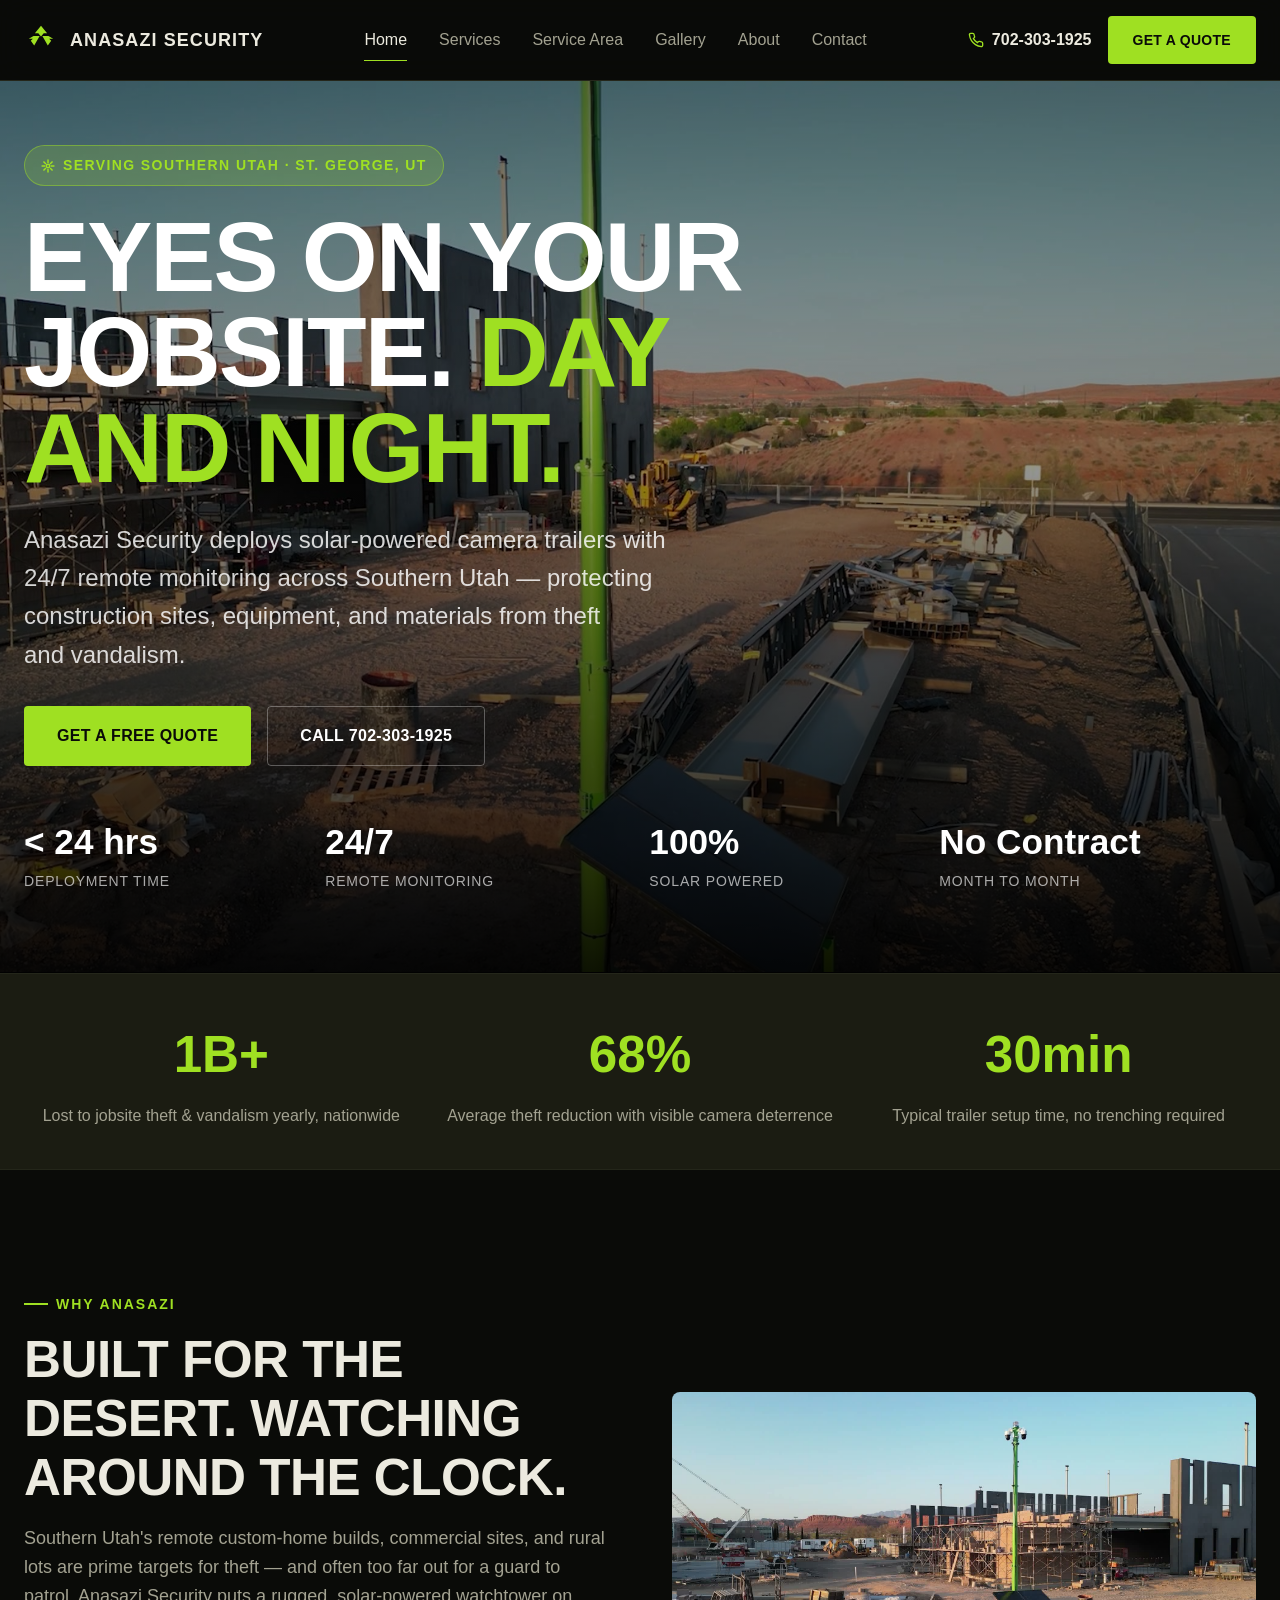
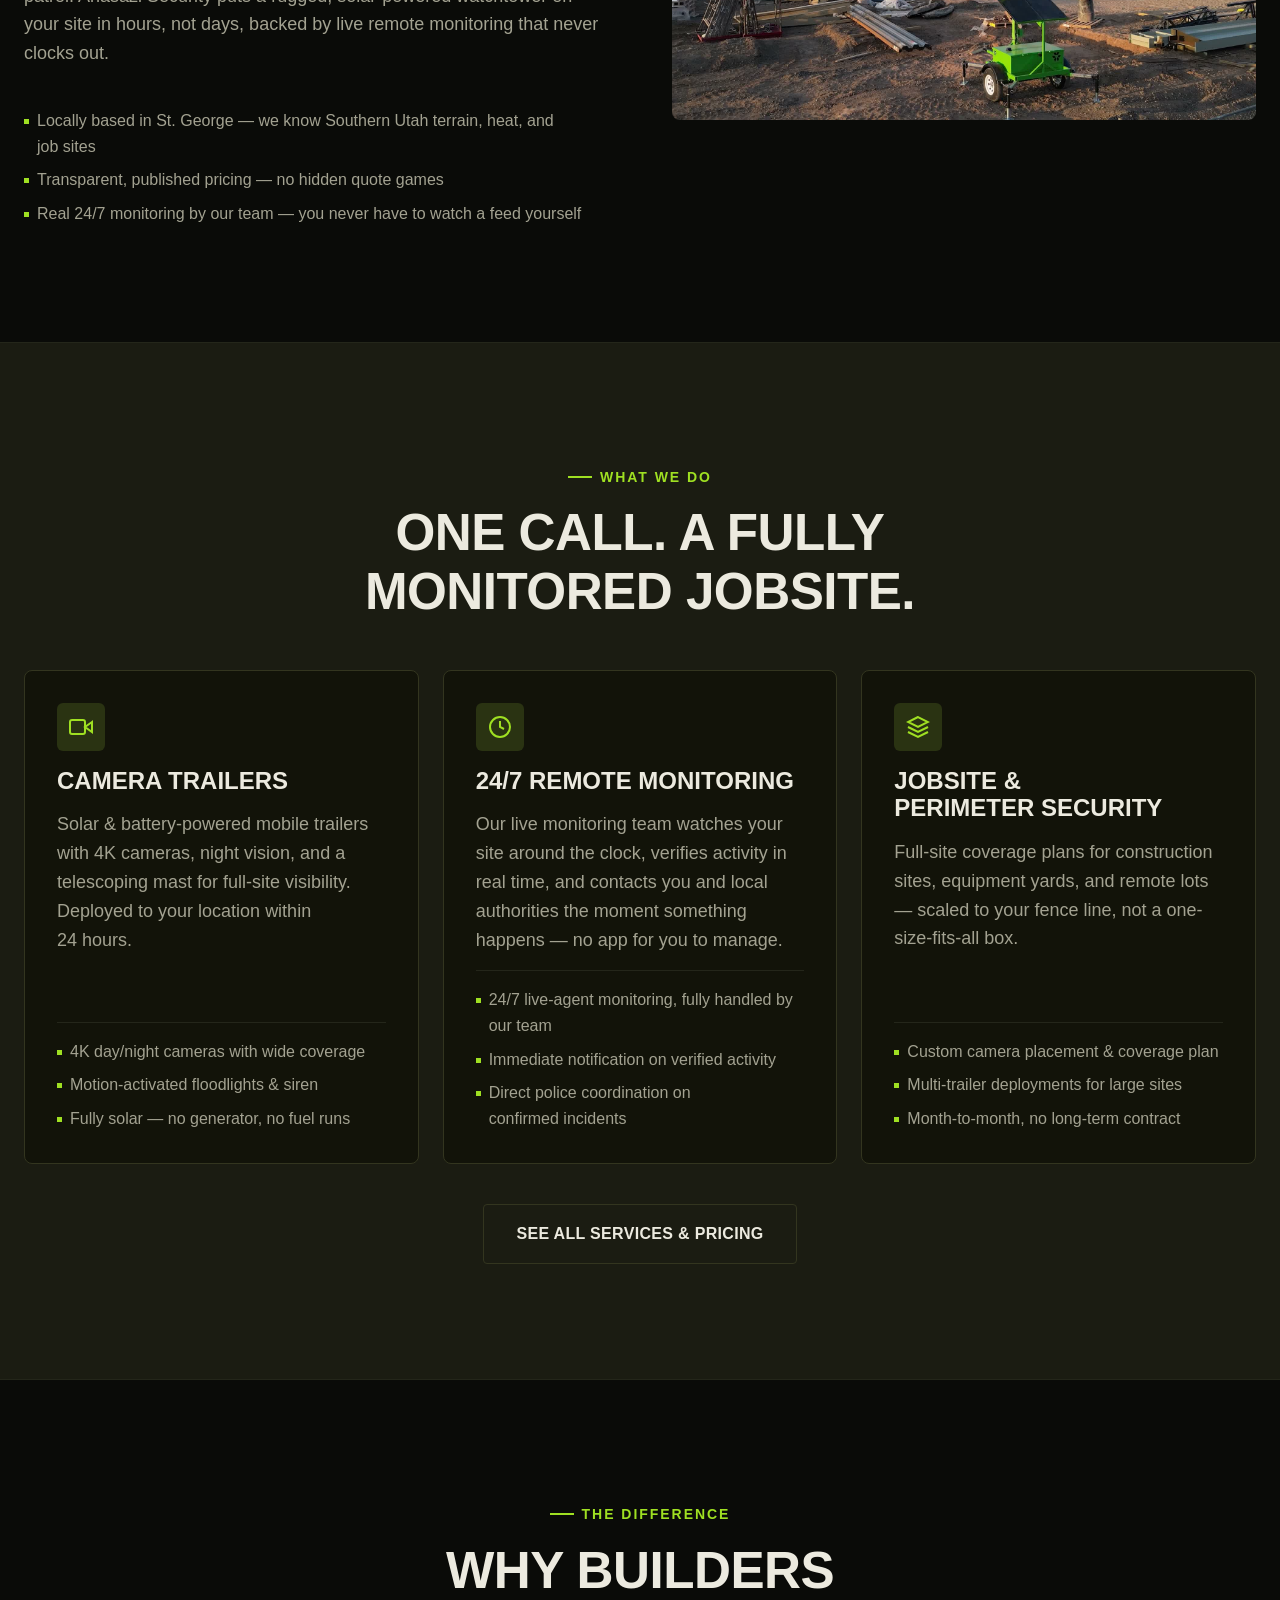
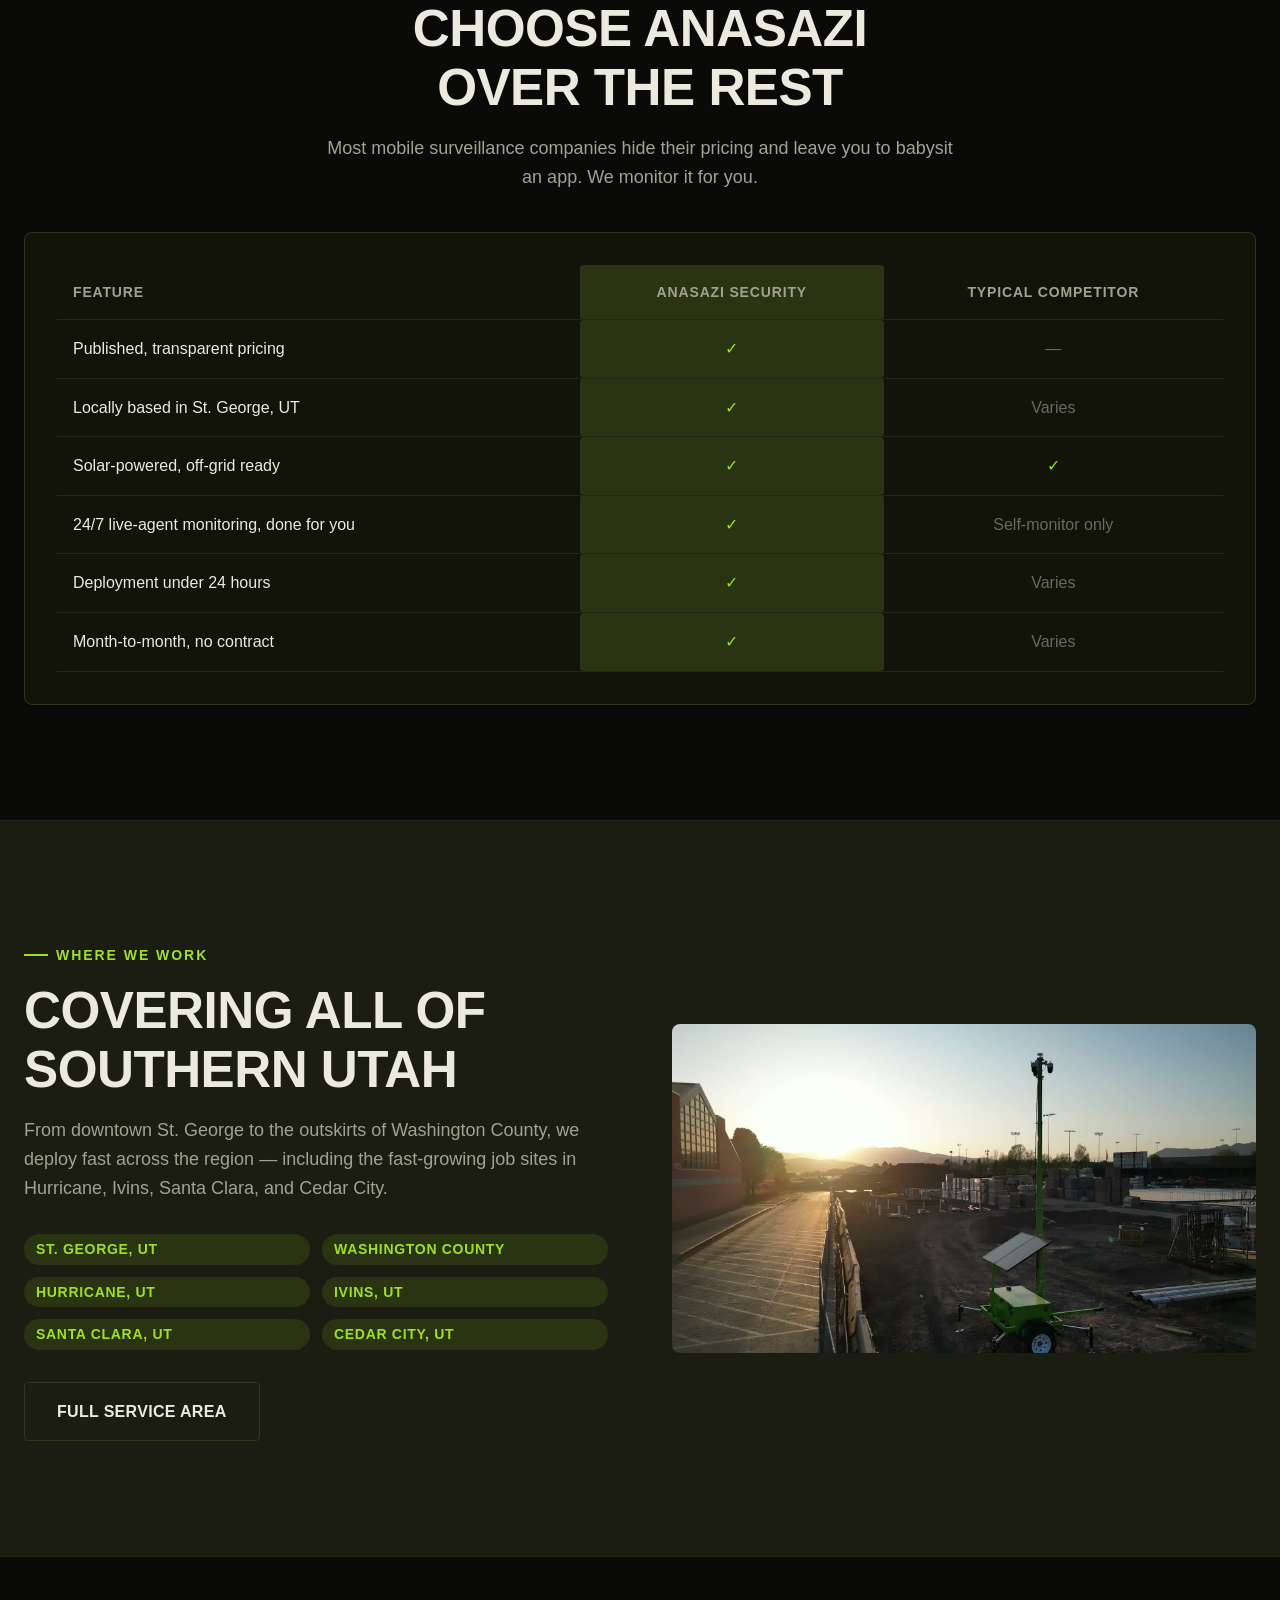
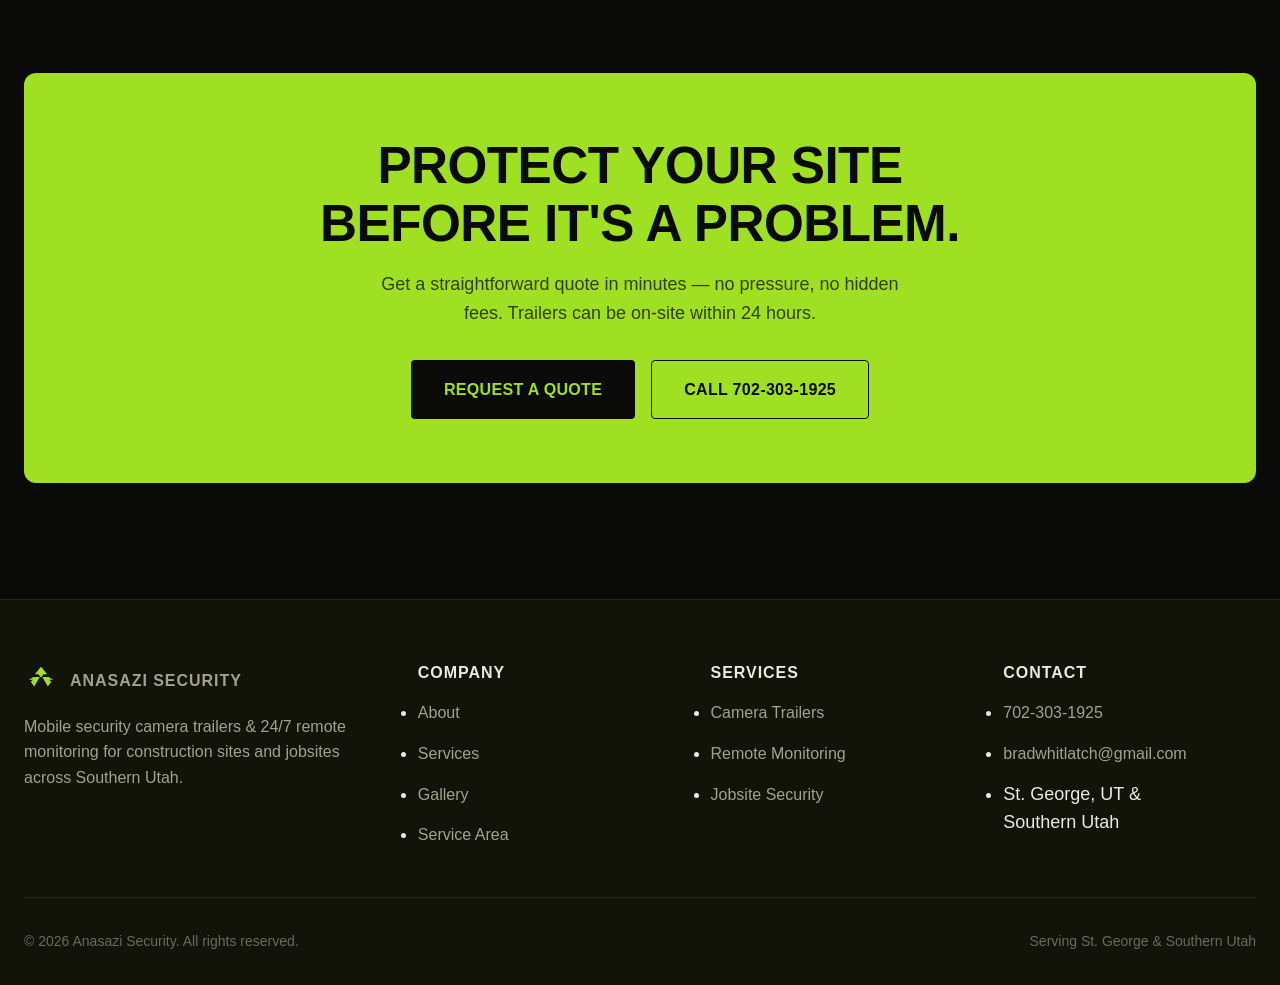
==== commit 2de0b2e5: "Fix monitoring copy: remove client app-access claims, clarify Anasazi fully monitors and handles inc" ====
--- a/index.html
+++ b/index.html
@@ -173,7 +173,7 @@
           <ul class="service-list" style="border:none; margin-top: var(--space-6);">
             <li>Locally based in St. George — we know Southern Utah terrain, heat, and job sites</li>
             <li>Transparent, published pricing — no hidden quote games</li>
-            <li>Real 24/7 monitoring, not just an app you have to watch yourself</li>
+            <li>Real 24/7 monitoring by our team — you never have to watch a feed yourself</li>
           </ul>
         </div>
         <div class="reveal">
@@ -208,11 +208,11 @@
             <svg viewBox="0 0 24 24" fill="none" stroke="currentColor" stroke-width="2"><circle cx="12" cy="12" r="10"/><path d="M12 6v6l4 2"/></svg>
           </div>
           <h3>24/7 Remote Monitoring</h3>
-          <p>Live video access from any phone or computer, plus real-time alerts the moment motion is detected on your site — day or night.</p>
+          <p>Our live monitoring team watches your site around the clock, verifies activity in real time, and contacts you and local authorities the moment something happens — no app for you to manage.</p>
           <ul class="service-list">
-            <li>Instant push alerts on suspicious activity</li>
-            <li>Live view anytime from your phone</li>
-            <li>Optional live-agent monitoring &amp; police coordination</li>
+            <li>24/7 live-agent monitoring, fully handled by our team</li>
+            <li>Immediate notification on verified activity</li>
+            <li>Direct police coordination on confirmed incidents</li>
           </ul>
         </div>
         <div class="service-card reveal">
@@ -240,7 +240,7 @@
       <div class="text-center" style="max-width: 640px; margin-inline:auto; margin-bottom: var(--space-10);">
         <span class="section-eyebrow" style="justify-content:center;">The Difference</span>
         <h2>Why builders choose Anasazi over the rest</h2>
-        <p>Most mobile surveillance companies hide their pricing and leave you to babysit an app. We don't.</p>
+        <p>Most mobile surveillance companies hide their pricing and leave you to babysit an app. We monitor it for you.</p>
       </div>
       <div class="card compare-scroll">
         <table class="compare-table">
@@ -268,7 +268,7 @@
               <td><span class="check">&#10003;</span></td>
             </tr>
             <tr>
-              <td>24/7 live remote monitoring</td>
+              <td>24/7 live-agent monitoring, done for you</td>
               <td class="col-us"><span class="check">&#10003;</span></td>
               <td><span class="cross">Self-monitor only</span></td>
             </tr>
--- a/style.css
+++ b/style.css
@@ -375,7 +375,12 @@
   align-items: center;
   margin-bottom: var(--space-12);
 }
+.mobile-menu nav {
+  display: flex;
+  flex-direction: column;
+}
 .mobile-menu a {
+  display: block;
   font-family: var(--font-display);
   font-size: var(--text-xl);
   text-transform: uppercase;
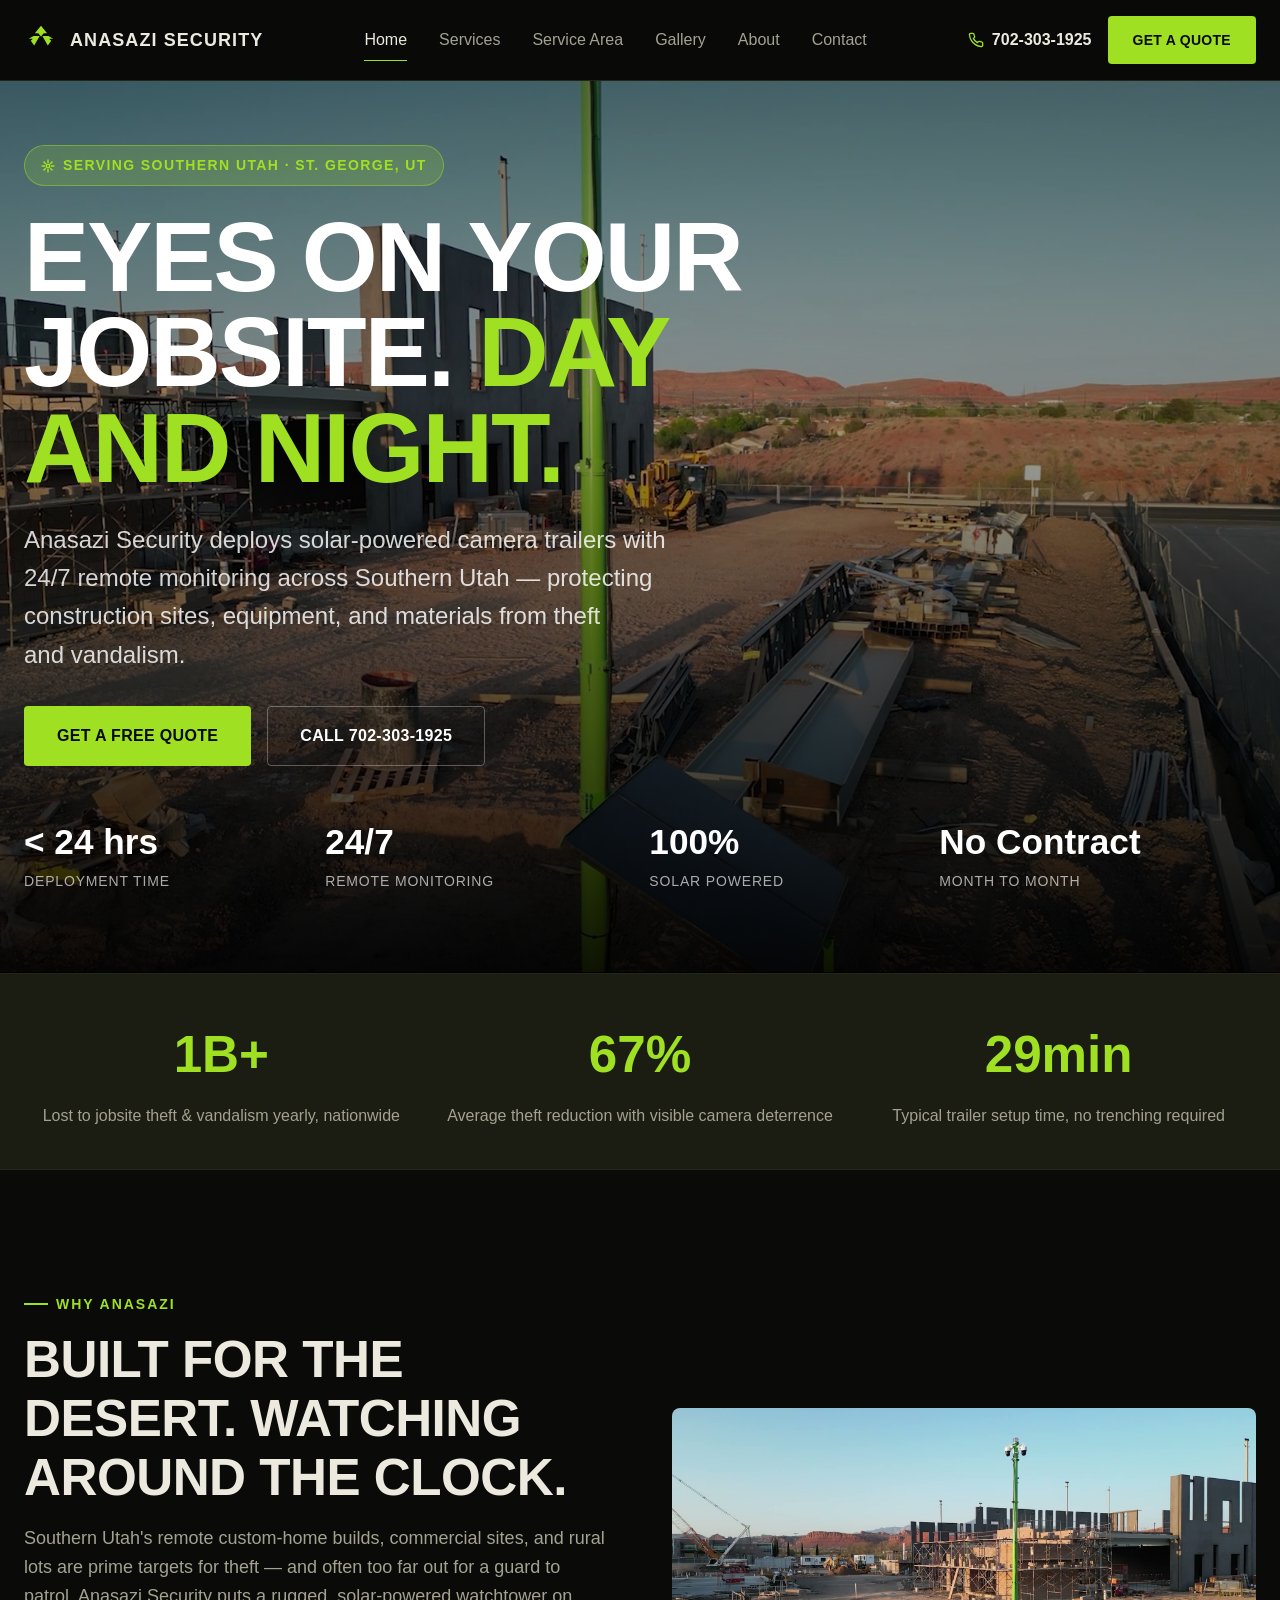
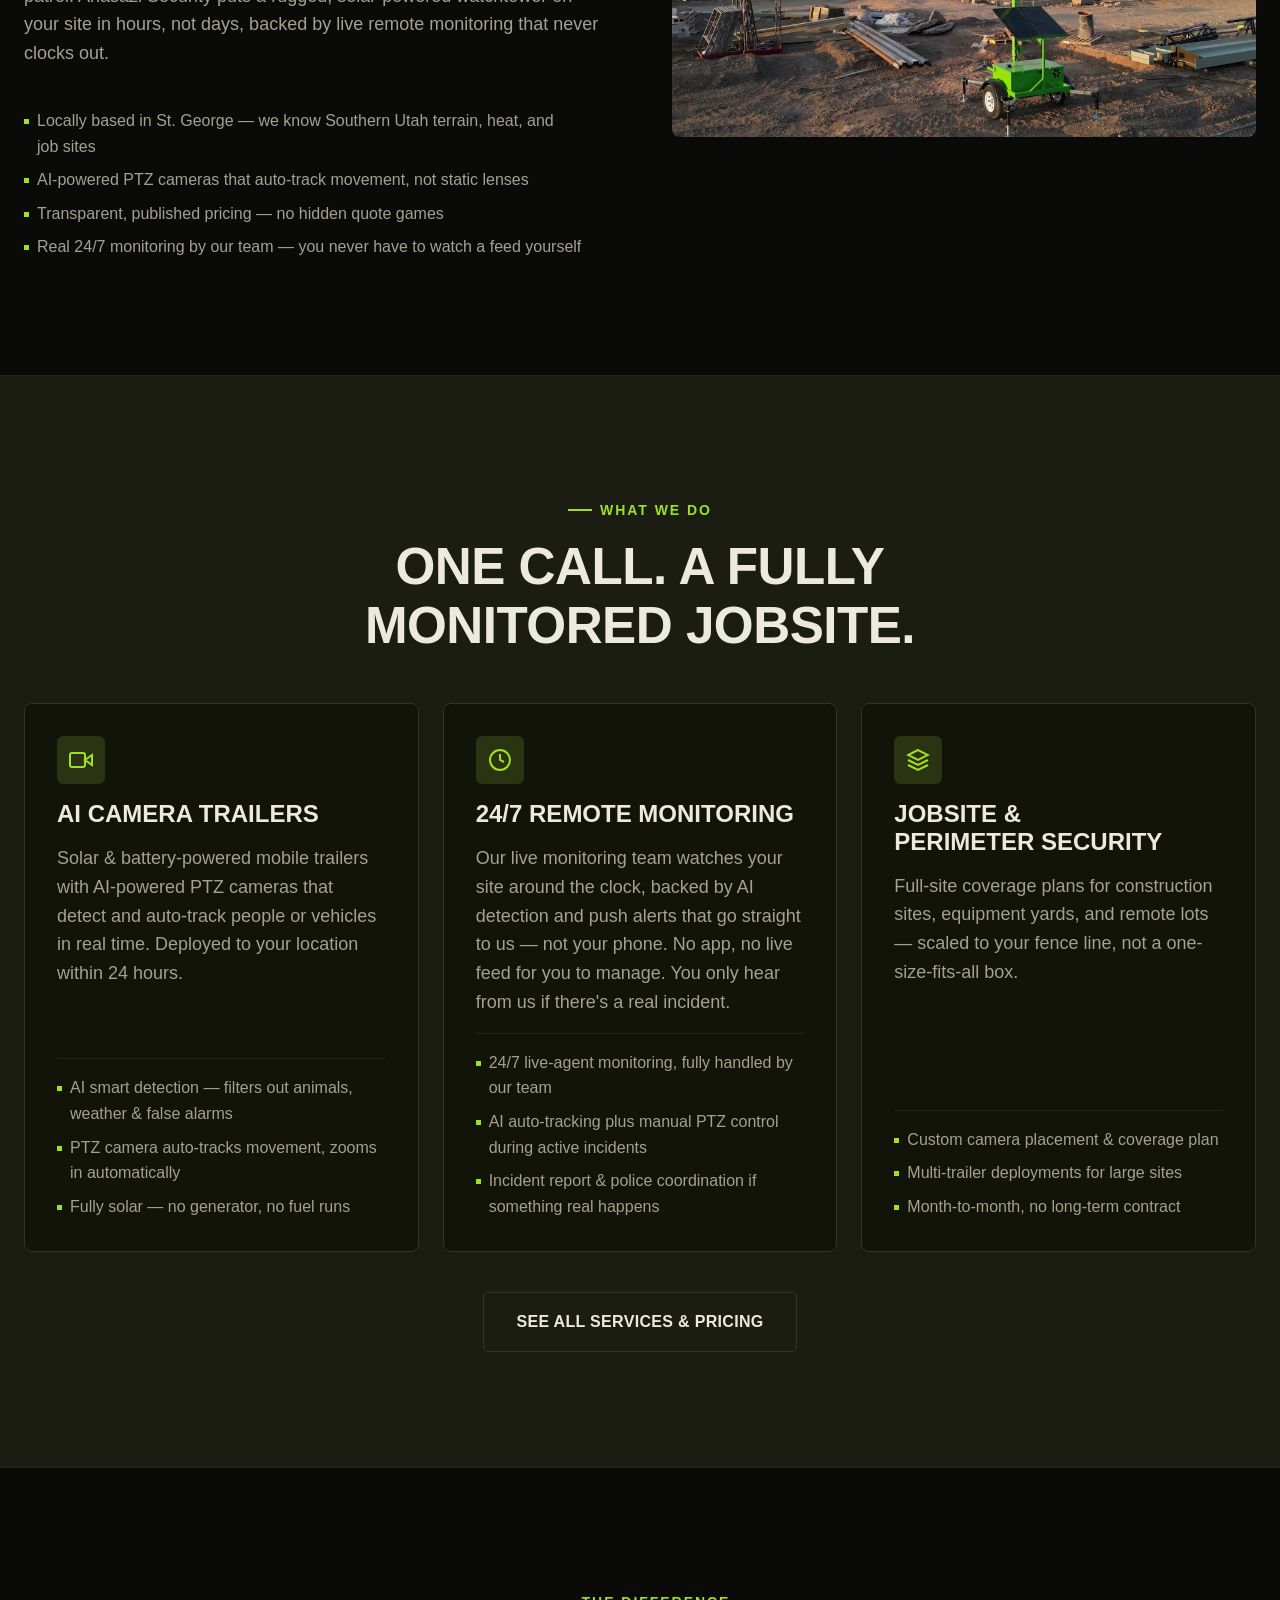
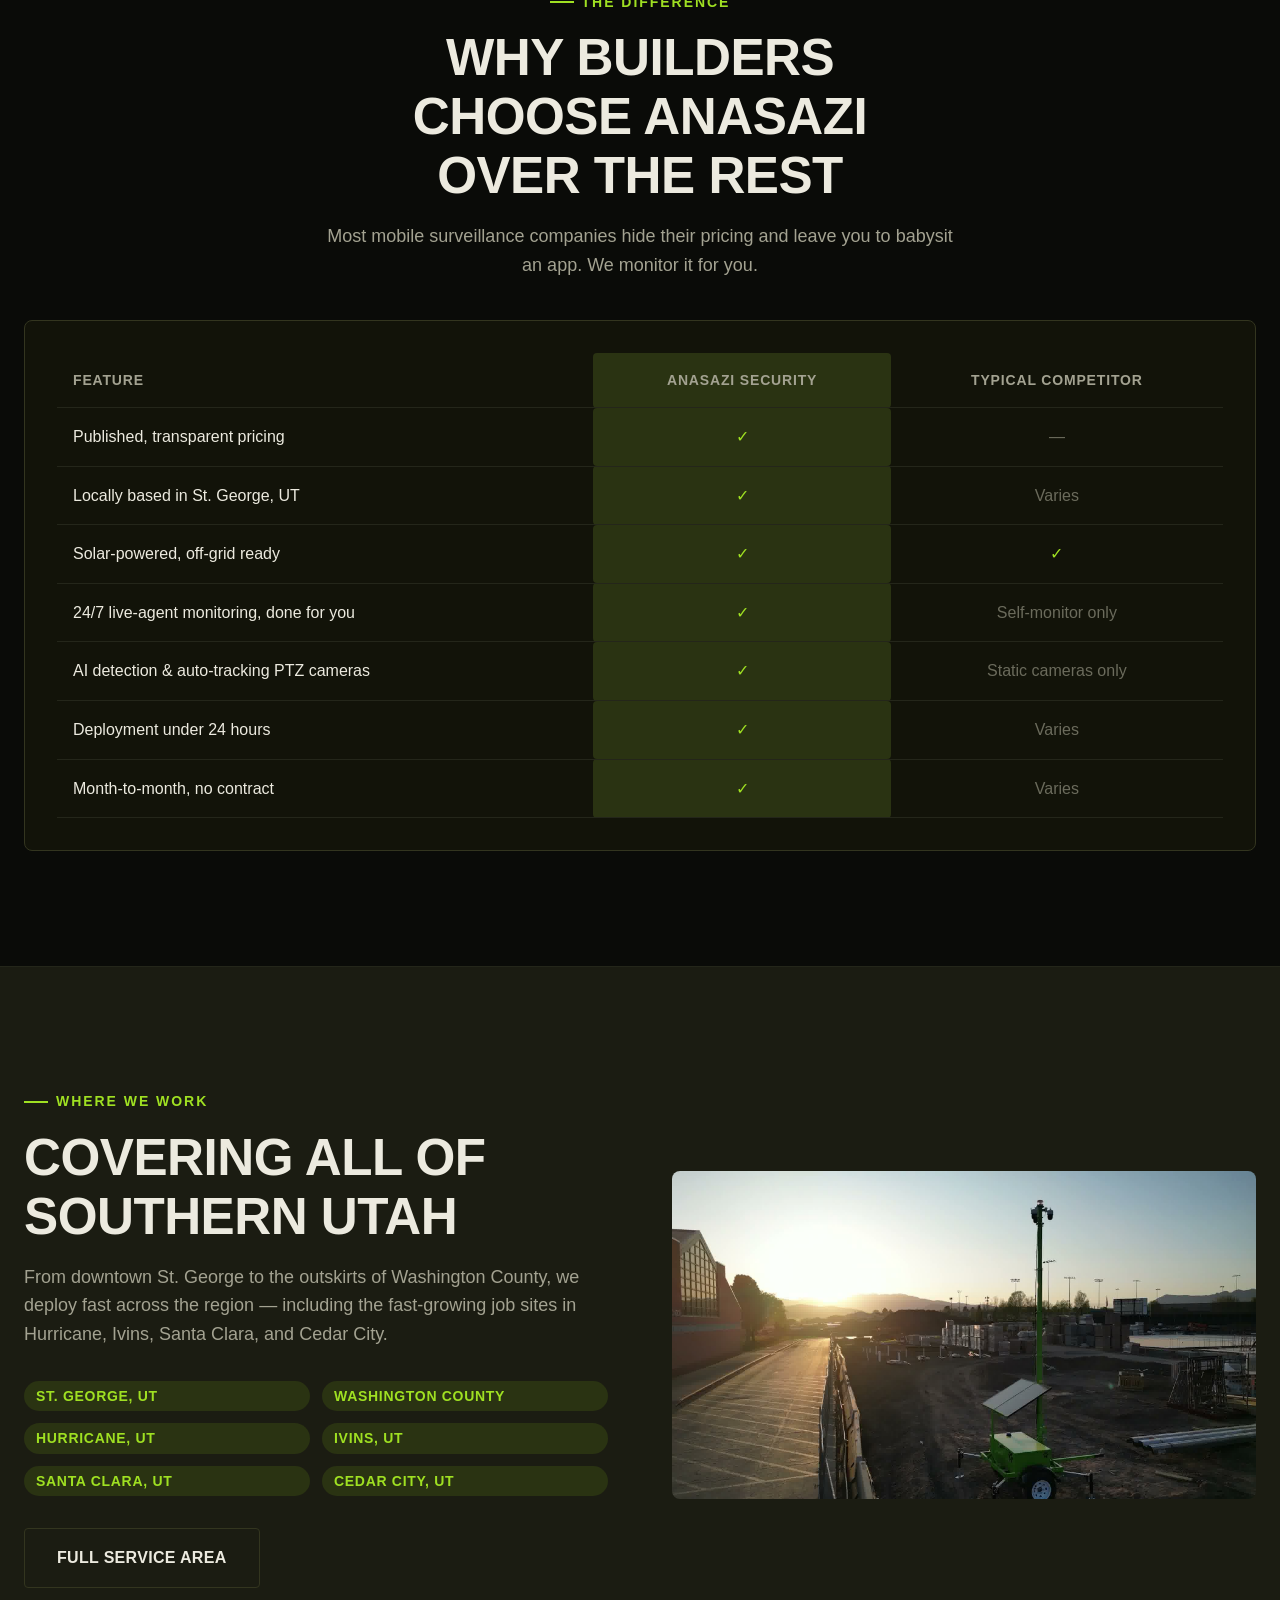
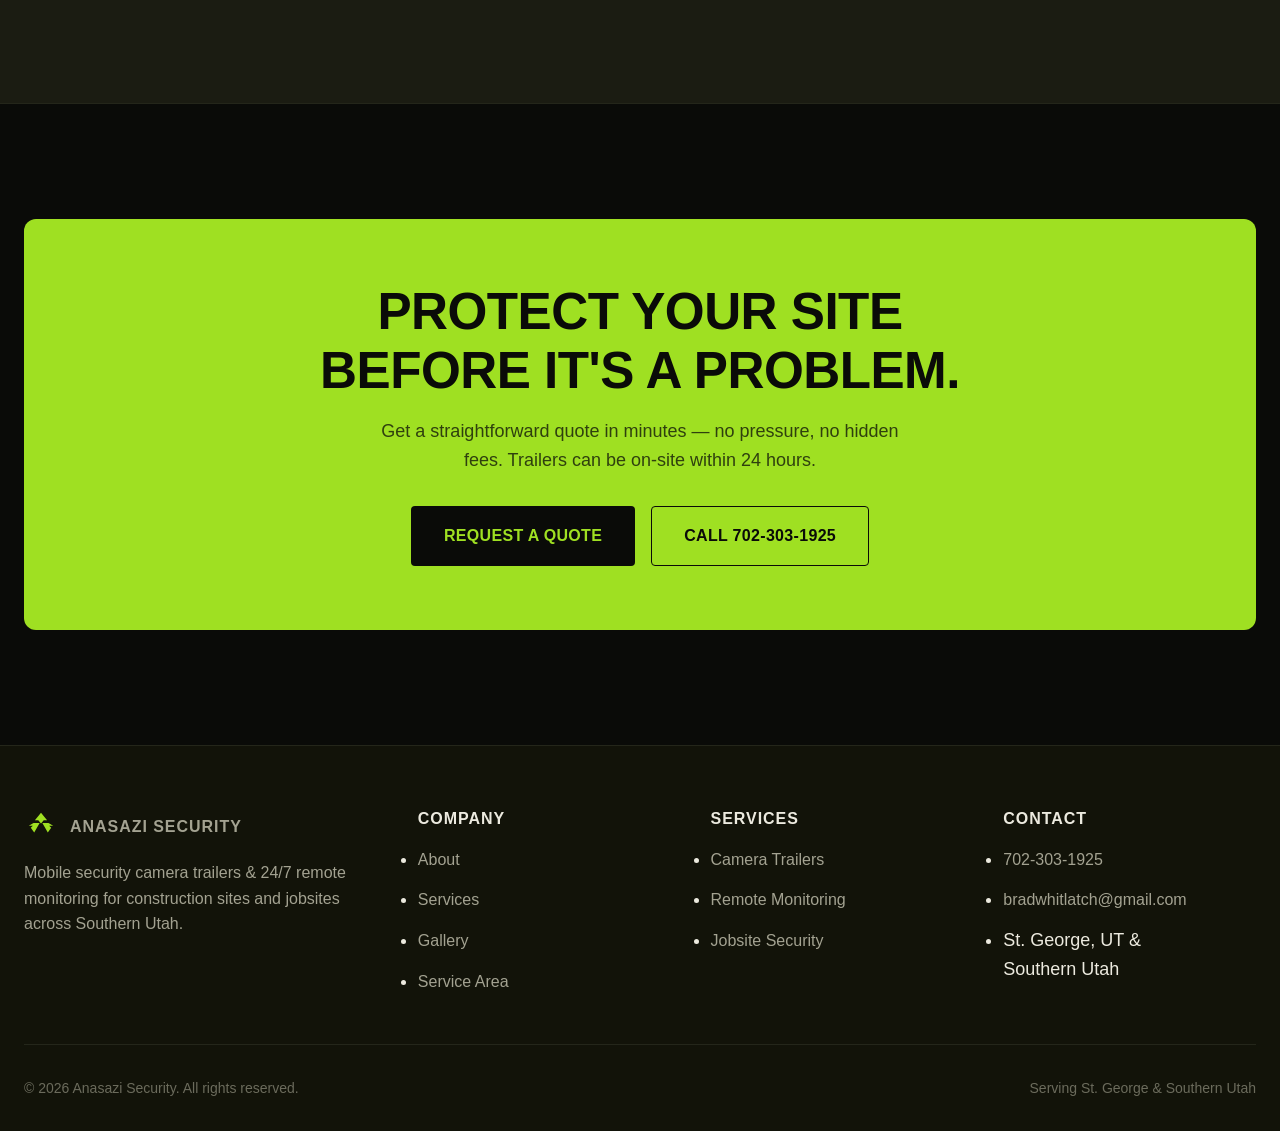
==== commit 74faa5b1: "Clarify: push alerts and live tracking are internal only, not sent to client" ====
--- a/index.html
+++ b/index.html
@@ -4,8 +4,8 @@
 <meta charset="UTF-8" />
 <meta name="viewport" content="width=device-width, initial-scale=1.0" />
 <title>Anasazi Security | Mobile Camera Trailers & Remote Monitoring in Southern Utah</title>
-<meta name="description" content="Solar-powered mobile security camera trailers and 24/7 remote monitoring for construction sites and jobsites across St. George, Washington County & Southern Utah. Fast deployment, transparent pricing." />
-<meta name="keywords" content="construction site security camera rental St George UT, mobile surveillance trailer Utah, solar security camera trailer, jobsite security Southern Utah" />
+<meta name="description" content="Solar-powered mobile security camera trailers with AI detection, auto-tracking PTZ cameras, and 24/7 remote monitoring for construction sites and jobsites across St. George, Washington County & Southern Utah. Fast deployment, transparent pricing." />
+<meta name="keywords" content="construction site security camera rental St George UT, mobile surveillance trailer Utah, solar security camera trailer, AI PTZ security camera Utah, jobsite security Southern Utah" />
 <link rel="canonical" href="https://anasazisecurity.com/" />
 
 <meta property="og:type" content="website" />
@@ -27,7 +27,7 @@
   "name": "Anasazi Security",
   "image": "https://anasazisecurity.com/assets/images/hero-poster.jpg",
   "@id": "https://anasazisecurity.com/",
-  "description": "Mobile solar-powered security camera trailer rental and 24/7 remote video monitoring for construction sites and jobsites across Southern Utah.",
+  "description": "Mobile solar-powered security camera trailer rental with AI-powered PTZ cameras and 24/7 remote video monitoring for construction sites and jobsites across Southern Utah.",
   "telephone": "+1-702-303-1925",
   "email": "bradwhitlatch@gmail.com",
   "areaServed": ["St. George, UT", "Washington County, UT", "Hurricane, UT", "Ivins, UT", "Santa Clara, UT", "Cedar City, UT", "Southern Utah"],
@@ -172,6 +172,7 @@
           <p class="max-w-prose">Southern Utah's remote custom-home builds, commercial sites, and rural lots are prime targets for theft — and often too far out for a guard to patrol. Anasazi Security puts a rugged, solar-powered watchtower on your site in hours, not days, backed by live remote monitoring that never clocks out.</p>
           <ul class="service-list" style="border:none; margin-top: var(--space-6);">
             <li>Locally based in St. George — we know Southern Utah terrain, heat, and job sites</li>
+            <li>AI-powered PTZ cameras that auto-track movement, not static lenses</li>
             <li>Transparent, published pricing — no hidden quote games</li>
             <li>Real 24/7 monitoring by our team — you never have to watch a feed yourself</li>
           </ul>
@@ -195,11 +196,11 @@
           <div class="service-icon">
             <svg viewBox="0 0 24 24" fill="none" stroke="currentColor" stroke-width="2"><path d="M23 7l-7 5 7 5V7z"/><rect x="1" y="5" width="15" height="14" rx="2"/></svg>
           </div>
-          <h3>Camera Trailers</h3>
-          <p>Solar &amp; battery-powered mobile trailers with 4K cameras, night vision, and a telescoping mast for full-site visibility. Deployed to your location within 24 hours.</p>
+          <h3>AI Camera Trailers</h3>
+          <p>Solar &amp; battery-powered mobile trailers with AI-powered PTZ cameras that detect and auto-track people or vehicles in real time. Deployed to your location within 24 hours.</p>
           <ul class="service-list">
-            <li>4K day/night cameras with wide coverage</li>
-            <li>Motion-activated floodlights &amp; siren</li>
+            <li>AI smart detection — filters out animals, weather &amp; false alarms</li>
+            <li>PTZ camera auto-tracks movement, zooms in automatically</li>
             <li>Fully solar — no generator, no fuel runs</li>
           </ul>
         </div>
@@ -208,11 +209,11 @@
             <svg viewBox="0 0 24 24" fill="none" stroke="currentColor" stroke-width="2"><circle cx="12" cy="12" r="10"/><path d="M12 6v6l4 2"/></svg>
           </div>
           <h3>24/7 Remote Monitoring</h3>
-          <p>Our live monitoring team watches your site around the clock, verifies activity in real time, and contacts you and local authorities the moment something happens — no app for you to manage.</p>
+          <p>Our live monitoring team watches your site around the clock, backed by AI detection and push alerts that go straight to us — not your phone. No app, no live feed for you to manage. You only hear from us if there's a real incident.</p>
           <ul class="service-list">
             <li>24/7 live-agent monitoring, fully handled by our team</li>
-            <li>Immediate notification on verified activity</li>
-            <li>Direct police coordination on confirmed incidents</li>
+            <li>AI auto-tracking plus manual PTZ control during active incidents</li>
+            <li>Incident report &amp; police coordination if something real happens</li>
           </ul>
         </div>
         <div class="service-card reveal">
@@ -271,6 +272,11 @@
               <td>24/7 live-agent monitoring, done for you</td>
               <td class="col-us"><span class="check">&#10003;</span></td>
               <td><span class="cross">Self-monitor only</span></td>
+            </tr>
+            <tr>
+              <td>AI detection &amp; auto-tracking PTZ cameras</td>
+              <td class="col-us"><span class="check">&#10003;</span></td>
+              <td><span class="cross">Static cameras only</span></td>
             </tr>
             <tr>
               <td>Deployment under 24 hours</td>
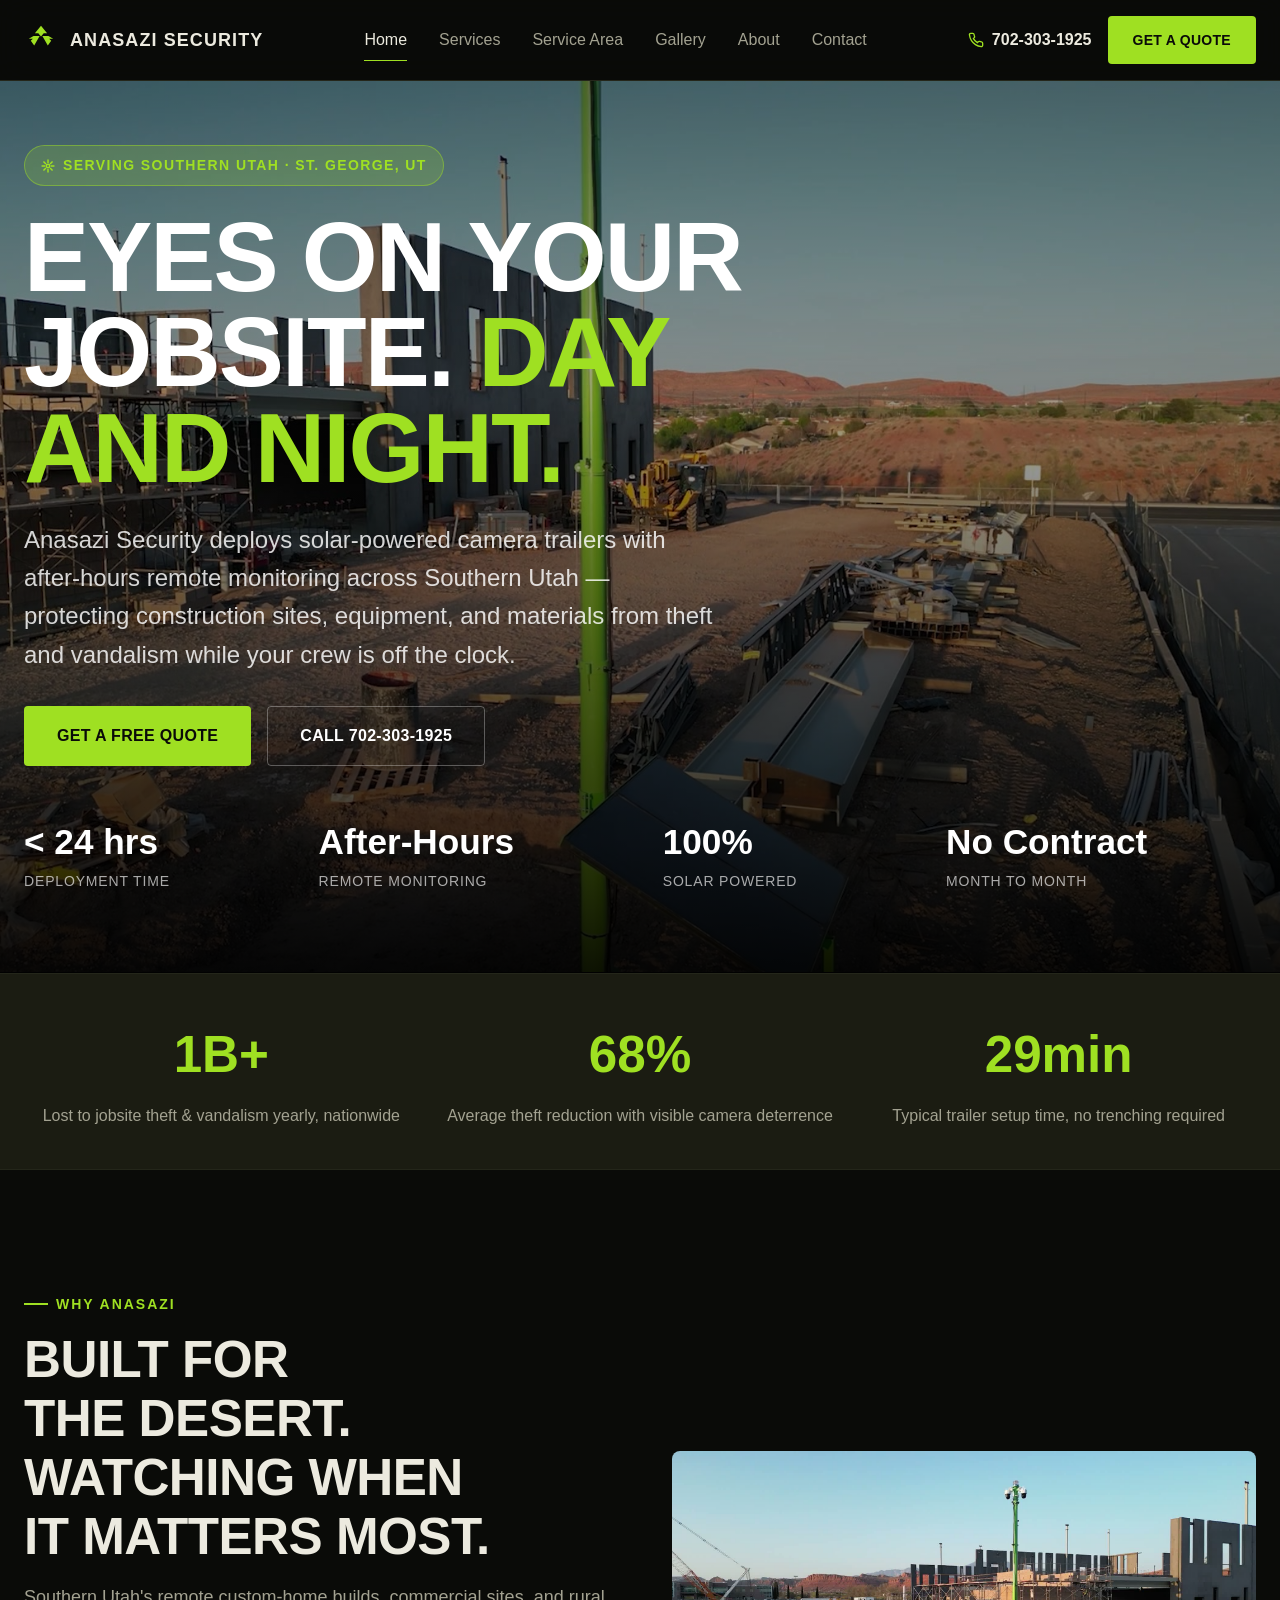
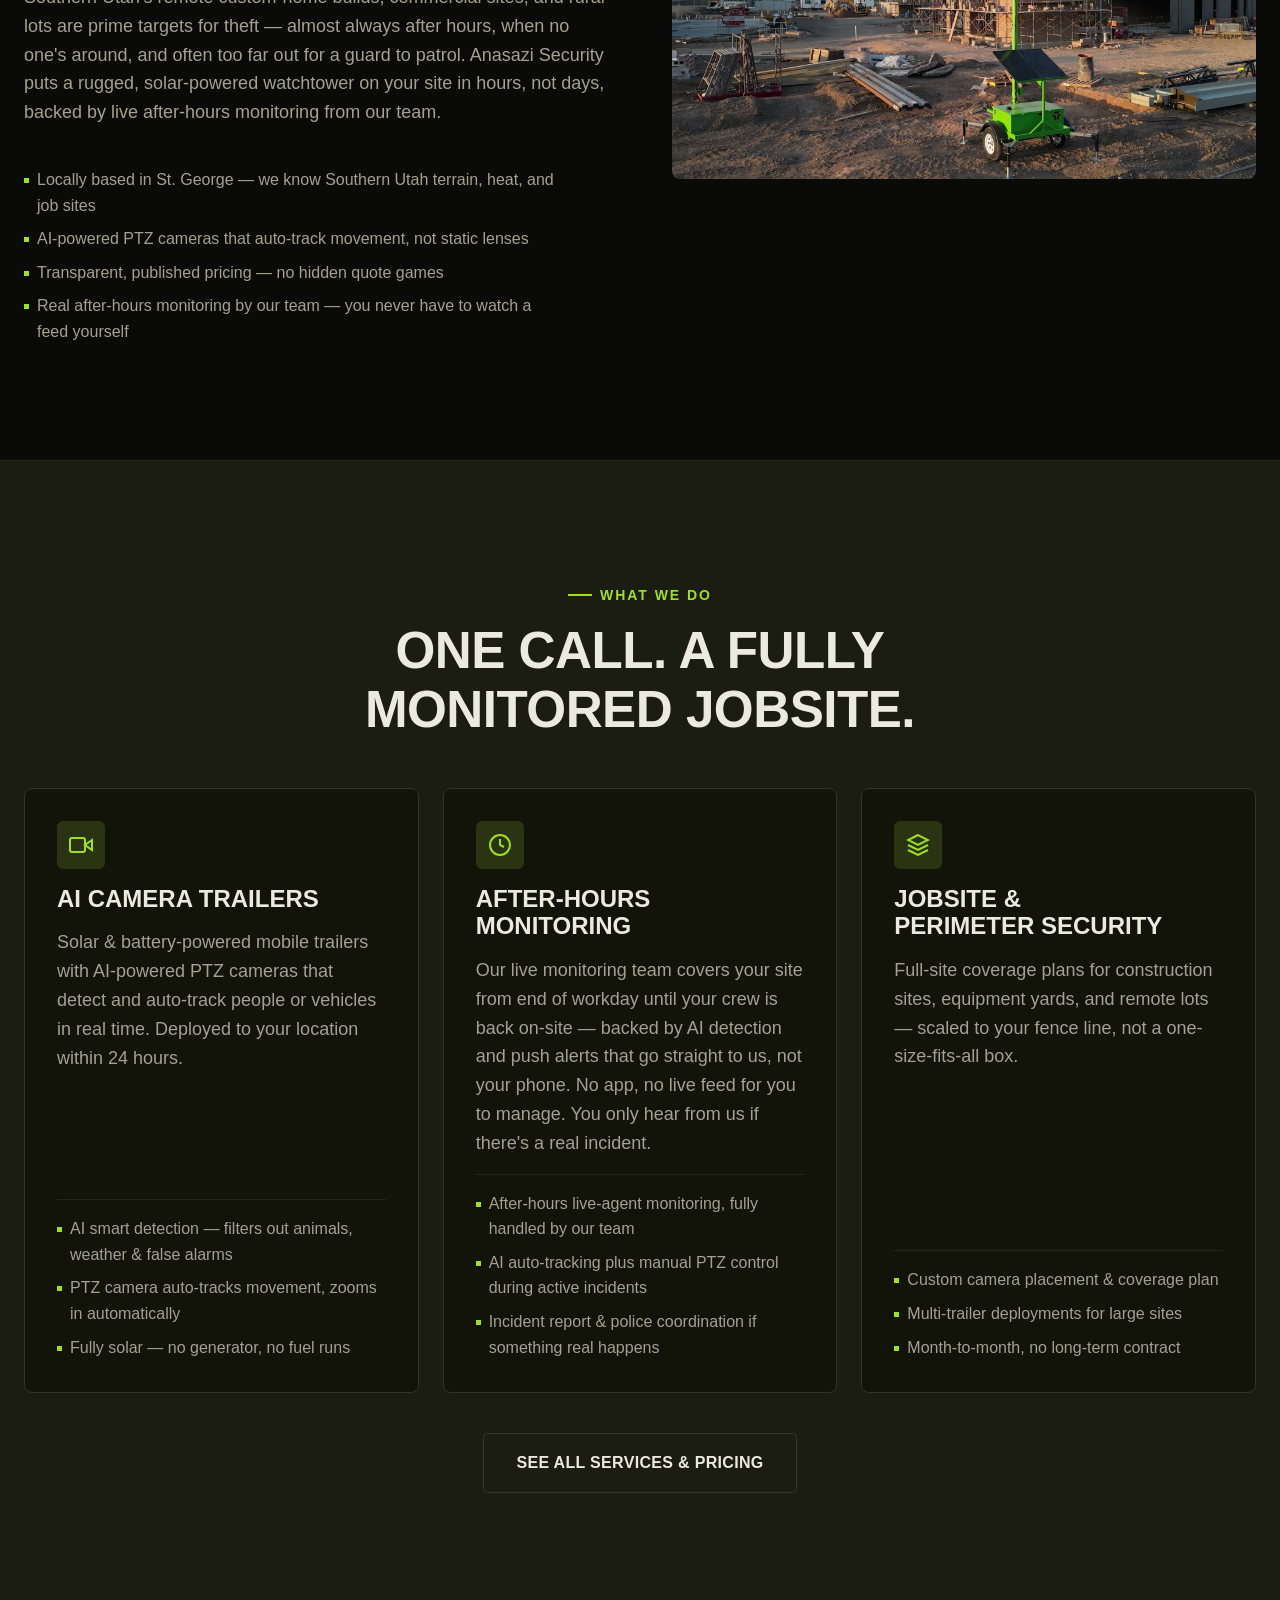
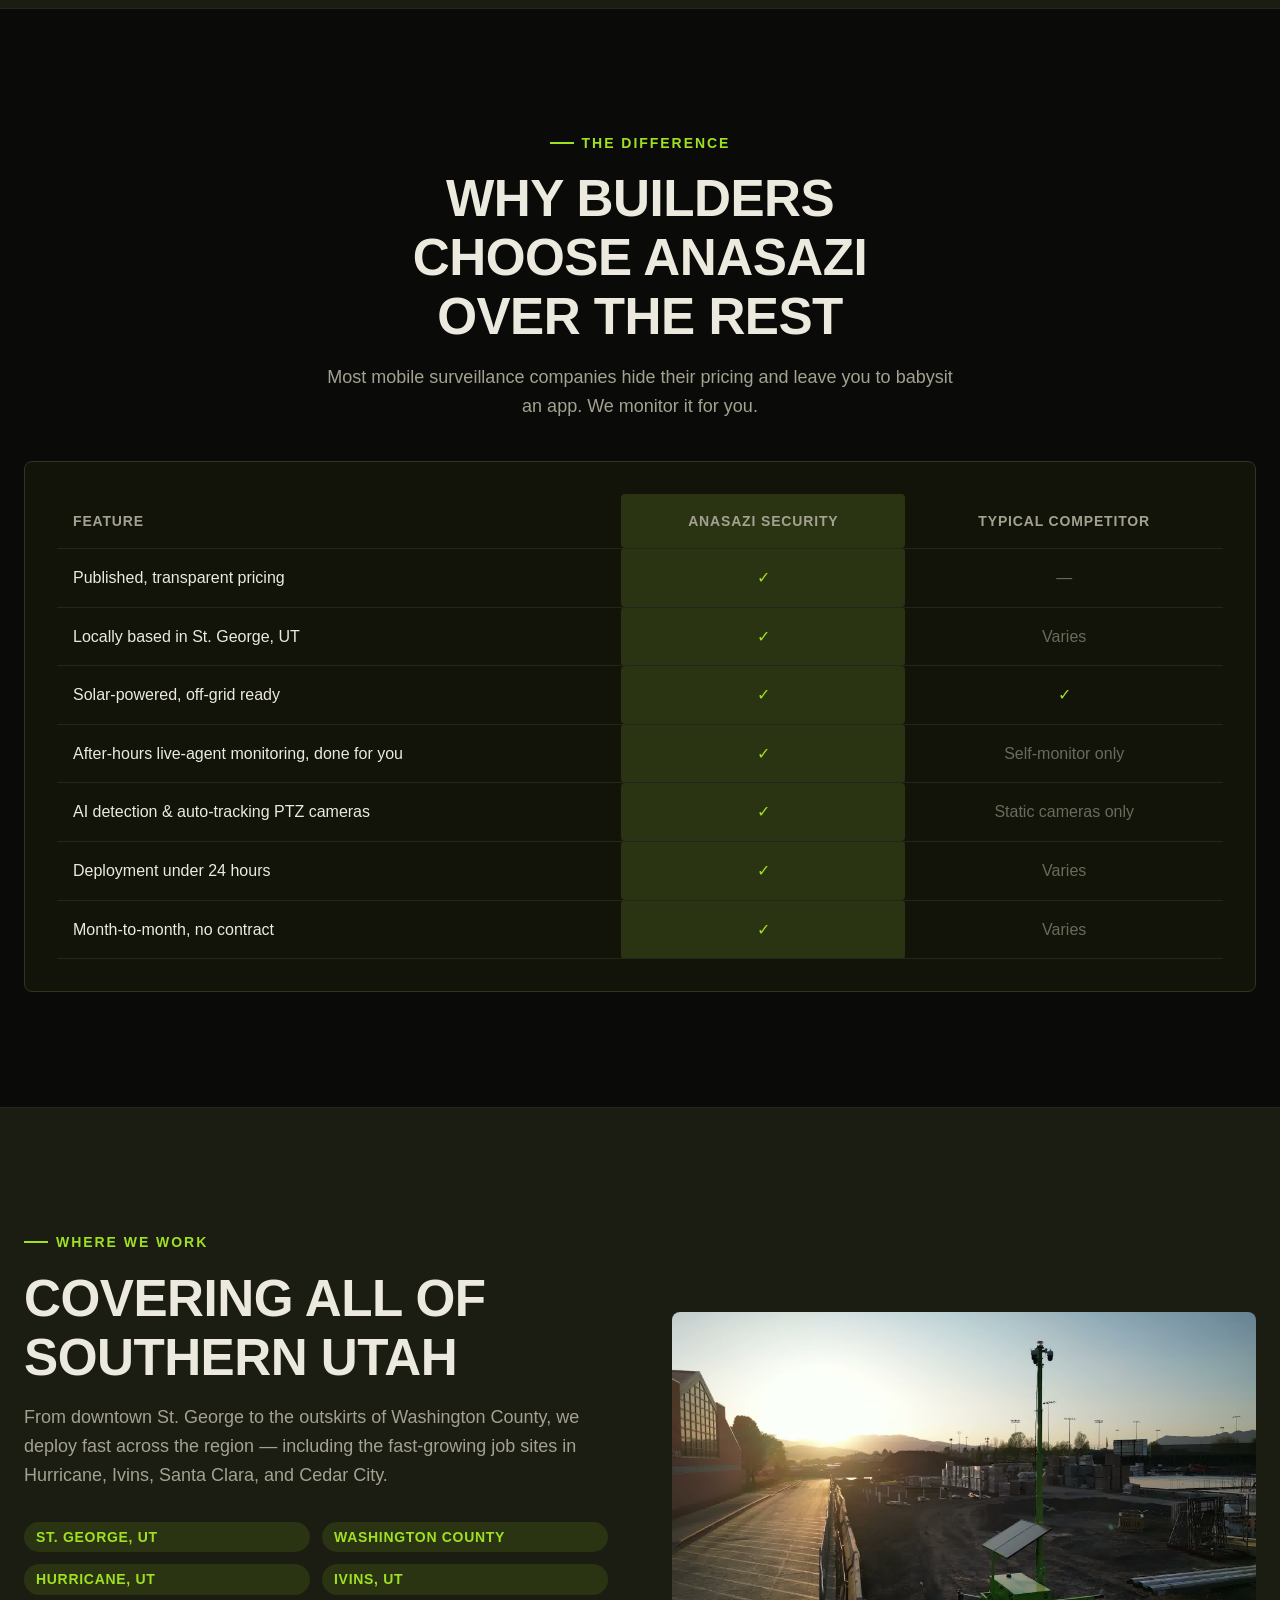
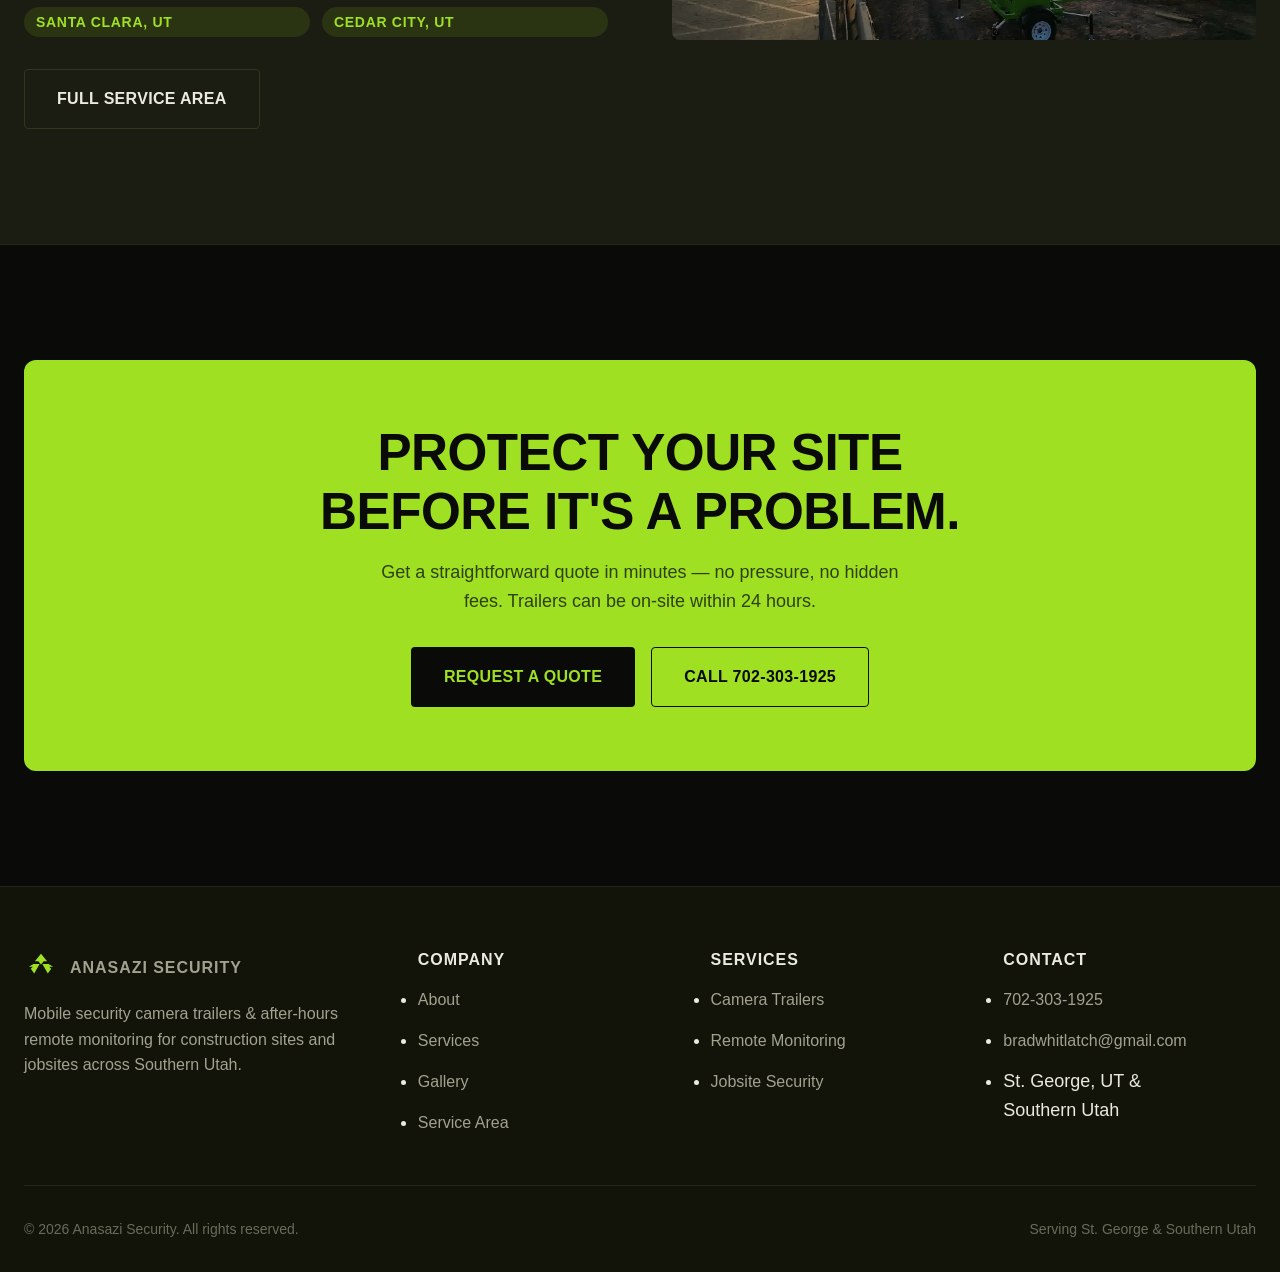
==== commit 5fe311b9: "Add real pricing ($1,200/mo trailer, $1,200/mo timelapse, custom multi-trailer); correct 24/7 monito" ====
--- a/index.html
+++ b/index.html
@@ -4,13 +4,13 @@
 <meta charset="UTF-8" />
 <meta name="viewport" content="width=device-width, initial-scale=1.0" />
 <title>Anasazi Security | Mobile Camera Trailers & Remote Monitoring in Southern Utah</title>
-<meta name="description" content="Solar-powered mobile security camera trailers with AI detection, auto-tracking PTZ cameras, and 24/7 remote monitoring for construction sites and jobsites across St. George, Washington County & Southern Utah. Fast deployment, transparent pricing." />
+<meta name="description" content="Solar-powered mobile security camera trailers with AI detection, auto-tracking PTZ cameras, and after-hours remote monitoring for construction sites and jobsites across St. George, Washington County & Southern Utah. Fast deployment, transparent pricing." />
 <meta name="keywords" content="construction site security camera rental St George UT, mobile surveillance trailer Utah, solar security camera trailer, AI PTZ security camera Utah, jobsite security Southern Utah" />
 <link rel="canonical" href="https://anasazisecurity.com/" />
 
 <meta property="og:type" content="website" />
 <meta property="og:title" content="Anasazi Security | Mobile Camera Trailers & Remote Monitoring" />
-<meta property="og:description" content="Solar-powered camera trailers & 24/7 remote monitoring protecting jobsites across Southern Utah. Fast deployment. Transparent pricing." />
+<meta property="og:description" content="Solar-powered camera trailers & after-hours remote monitoring protecting jobsites across Southern Utah. Fast deployment. Transparent pricing." />
 <meta property="og:image" content="./assets/images/hero-poster.jpg" />
 <meta property="og:url" content="https://anasazisecurity.com/" />
 <meta name="twitter:card" content="summary_large_image" />
@@ -27,7 +27,7 @@
   "name": "Anasazi Security",
   "image": "https://anasazisecurity.com/assets/images/hero-poster.jpg",
   "@id": "https://anasazisecurity.com/",
-  "description": "Mobile solar-powered security camera trailer rental with AI-powered PTZ cameras and 24/7 remote video monitoring for construction sites and jobsites across Southern Utah.",
+  "description": "Mobile solar-powered security camera trailer rental with AI-powered PTZ cameras and after-hours remote video monitoring for construction sites and jobsites across Southern Utah.",
   "telephone": "+1-702-303-1925",
   "email": "bradwhitlatch@gmail.com",
   "areaServed": ["St. George, UT", "Washington County, UT", "Hurricane, UT", "Ivins, UT", "Santa Clara, UT", "Cedar City, UT", "Southern Utah"],
@@ -116,7 +116,7 @@
         Serving Southern Utah &middot; St. George, UT
       </span>
       <h1>Eyes on your jobsite. <em>Day and night.</em></h1>
-      <p class="hero-sub">Anasazi Security deploys solar-powered camera trailers with 24/7 remote monitoring across Southern Utah — protecting construction sites, equipment, and materials from theft and vandalism.</p>
+      <p class="hero-sub">Anasazi Security deploys solar-powered camera trailers with after-hours remote monitoring across Southern Utah — protecting construction sites, equipment, and materials from theft and vandalism while your crew is off the clock.</p>
       <div class="hero-actions">
         <a href="./pages/contact.html" class="btn btn--primary">Get a Free Quote</a>
         <a href="tel:+17023031925" class="btn btn--outline" style="border-color:rgba(255,255,255,.3); color:#fff;">Call 702-303-1925</a>
@@ -127,7 +127,7 @@
           <div class="hero-stat-label">Deployment Time</div>
         </div>
         <div>
-          <div class="hero-stat-num">24/7</div>
+          <div class="hero-stat-num">After-Hours</div>
           <div class="hero-stat-label">Remote Monitoring</div>
         </div>
         <div>
@@ -168,13 +168,13 @@
       <div class="grid grid--2" style="align-items:center; gap: var(--space-16);">
         <div class="reveal">
           <span class="section-eyebrow">Why Anasazi</span>
-          <h2>Built for the desert. Watching around the clock.</h2>
-          <p class="max-w-prose">Southern Utah's remote custom-home builds, commercial sites, and rural lots are prime targets for theft — and often too far out for a guard to patrol. Anasazi Security puts a rugged, solar-powered watchtower on your site in hours, not days, backed by live remote monitoring that never clocks out.</p>
+          <h2>Built for the desert. Watching when it matters most.</h2>
+          <p class="max-w-prose">Southern Utah's remote custom-home builds, commercial sites, and rural lots are prime targets for theft — almost always after hours, when no one's around, and often too far out for a guard to patrol. Anasazi Security puts a rugged, solar-powered watchtower on your site in hours, not days, backed by live after-hours monitoring from our team.</p>
           <ul class="service-list" style="border:none; margin-top: var(--space-6);">
             <li>Locally based in St. George — we know Southern Utah terrain, heat, and job sites</li>
             <li>AI-powered PTZ cameras that auto-track movement, not static lenses</li>
             <li>Transparent, published pricing — no hidden quote games</li>
-            <li>Real 24/7 monitoring by our team — you never have to watch a feed yourself</li>
+            <li>Real after-hours monitoring by our team — you never have to watch a feed yourself</li>
           </ul>
         </div>
         <div class="reveal">
@@ -208,10 +208,10 @@
           <div class="service-icon">
             <svg viewBox="0 0 24 24" fill="none" stroke="currentColor" stroke-width="2"><circle cx="12" cy="12" r="10"/><path d="M12 6v6l4 2"/></svg>
           </div>
-          <h3>24/7 Remote Monitoring</h3>
-          <p>Our live monitoring team watches your site around the clock, backed by AI detection and push alerts that go straight to us — not your phone. No app, no live feed for you to manage. You only hear from us if there's a real incident.</p>
+          <h3>After-Hours Monitoring</h3>
+          <p>Our live monitoring team covers your site from end of workday until your crew is back on-site — backed by AI detection and push alerts that go straight to us, not your phone. No app, no live feed for you to manage. You only hear from us if there's a real incident.</p>
           <ul class="service-list">
-            <li>24/7 live-agent monitoring, fully handled by our team</li>
+            <li>After-hours live-agent monitoring, fully handled by our team</li>
             <li>AI auto-tracking plus manual PTZ control during active incidents</li>
             <li>Incident report &amp; police coordination if something real happens</li>
           </ul>
@@ -269,7 +269,7 @@
               <td><span class="check">&#10003;</span></td>
             </tr>
             <tr>
-              <td>24/7 live-agent monitoring, done for you</td>
+              <td>After-hours live-agent monitoring, done for you</td>
               <td class="col-us"><span class="check">&#10003;</span></td>
               <td><span class="cross">Self-monitor only</span></td>
             </tr>
@@ -347,7 +347,7 @@
           </svg>
           Anasazi Security
         </a>
-        <p>Mobile security camera trailers &amp; 24/7 remote monitoring for construction sites and jobsites across Southern Utah.</p>
+        <p>Mobile security camera trailers &amp; after-hours remote monitoring for construction sites and jobsites across Southern Utah.</p>
       </div>
       <div>
         <h4>Company</h4>
--- a/style.css
+++ b/style.css
@@ -568,6 +568,23 @@
 .service-card h3 {
   text-transform: uppercase;
 }
+.price-tag {
+  display: flex;
+  align-items: baseline;
+  gap: var(--space-1);
+  margin: 0;
+}
+.price-amount {
+  font-family: var(--font-display);
+  font-weight: 800;
+  font-size: var(--text-xl);
+  color: var(--color-primary);
+  line-height: 1;
+}
+.price-period {
+  color: var(--color-text-muted);
+  font-size: var(--text-sm);
+}
 .service-list {
   margin-top: auto;
   display: flex;
